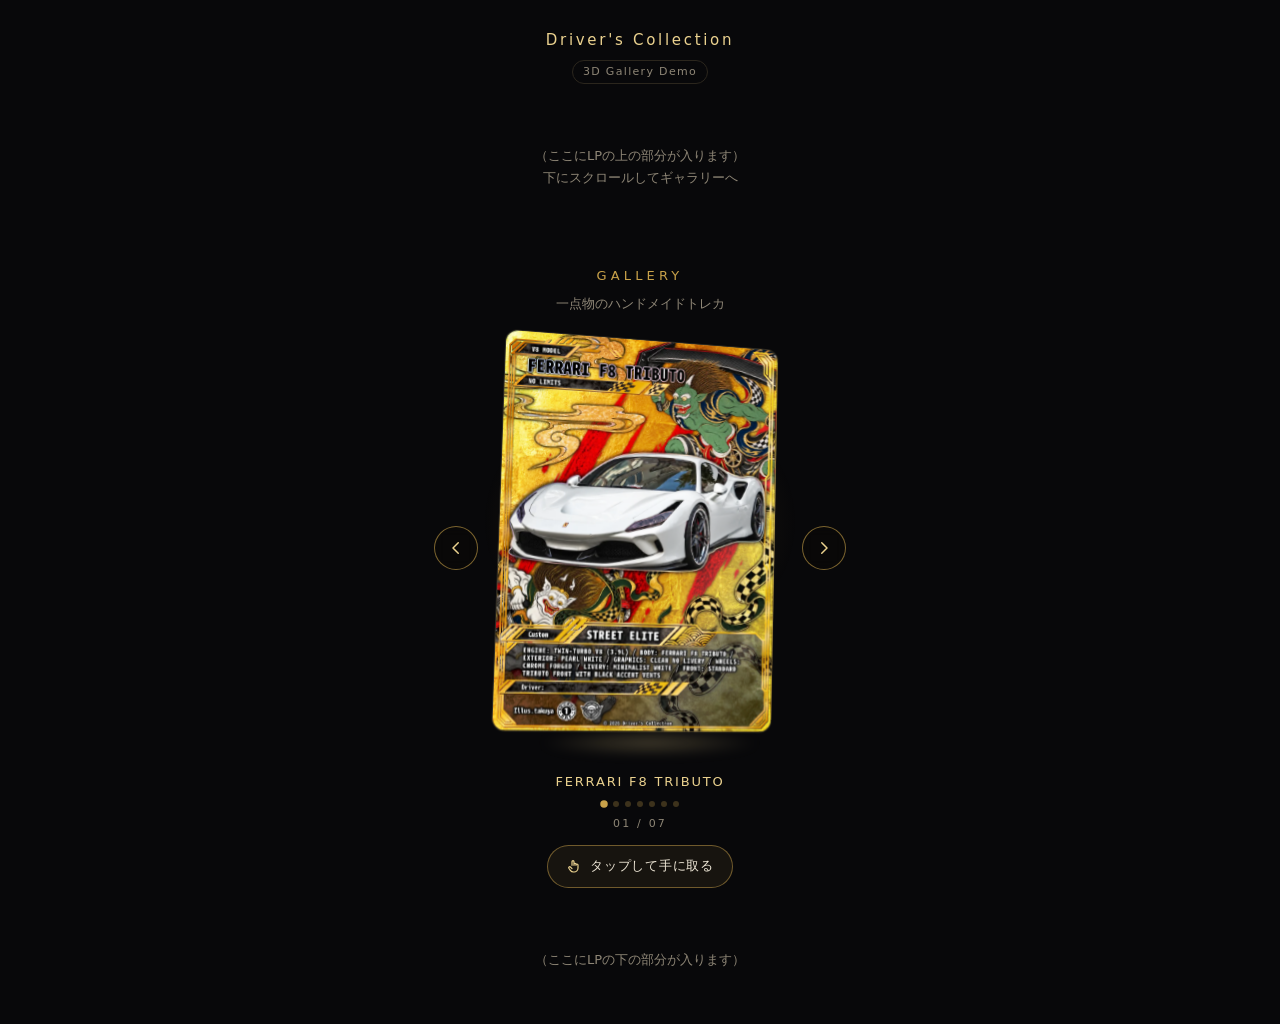
==== index.html @ adcba45e "Add 3D showcase (dc3d.js), demo page, and six cards with temporary foil masks Co-Authored-By: Claude" ====
<!doctype html>
<html lang="ja">
<head>
<meta charset="utf-8">
<meta name="viewport" content="width=device-width, initial-scale=1, viewport-fit=cover">
<meta name="robots" content="noindex">
<title>3D Gallery Demo</title>
<style>
  :root { color-scheme: dark; --ink: #08080a; --gold: #c9a24a; --gold-hi: #ebd28f; --text: #ede6d6; --muted: #8e8676; }
  * { box-sizing: border-box; }
  html, body { margin: 0; background: var(--ink); color: var(--text); }
  body { font-family: "Hiragino Sans", "Noto Sans JP", system-ui, sans-serif; line-height: 1.7; }
  .wrap { max-width: 560px; margin: 0 auto; padding: 0 16px; }
  .top { padding: 28px 0 8px; text-align: center; }
  .brand { margin: 0; font-size: 15px; letter-spacing: .18em; color: var(--gold-hi); }
  .tag { display: inline-block; margin-top: 6px; font-size: 11px; letter-spacing: .12em; color: var(--muted); border: 1px solid #2b261d; border-radius: 999px; padding: 2px 10px; }
  .filler { color: var(--muted); font-size: 13px; text-align: center; padding: 40px 0; }
  h2 { margin: 36px 0 6px; text-align: center; font-size: 13px; letter-spacing: .32em; color: var(--gold); font-weight: 500; }
  .lead { margin: 0 0 8px; text-align: center; font-size: 13px; color: var(--muted); }
</style>
</head>
<body>
  <div class="wrap">
    <header class="top">
      <p class="brand">Driver's Collection</p>
      <span class="tag">3D Gallery Demo</span>
    </header>
    <p class="filler">（ここにLPの上の部分が入ります）<br>下にスクロールしてギャラリーへ</p>

    <h2>GALLERY</h2>
    <p class="lead">一点物のハンドメイドトレカ</p>
    <div data-dc3d data-order-url="#"></div>

    <p class="filler">（ここにLPの下の部分が入ります）</p>
  </div>
  <script src="dc3d.js" defer></script>
</body>
</html>
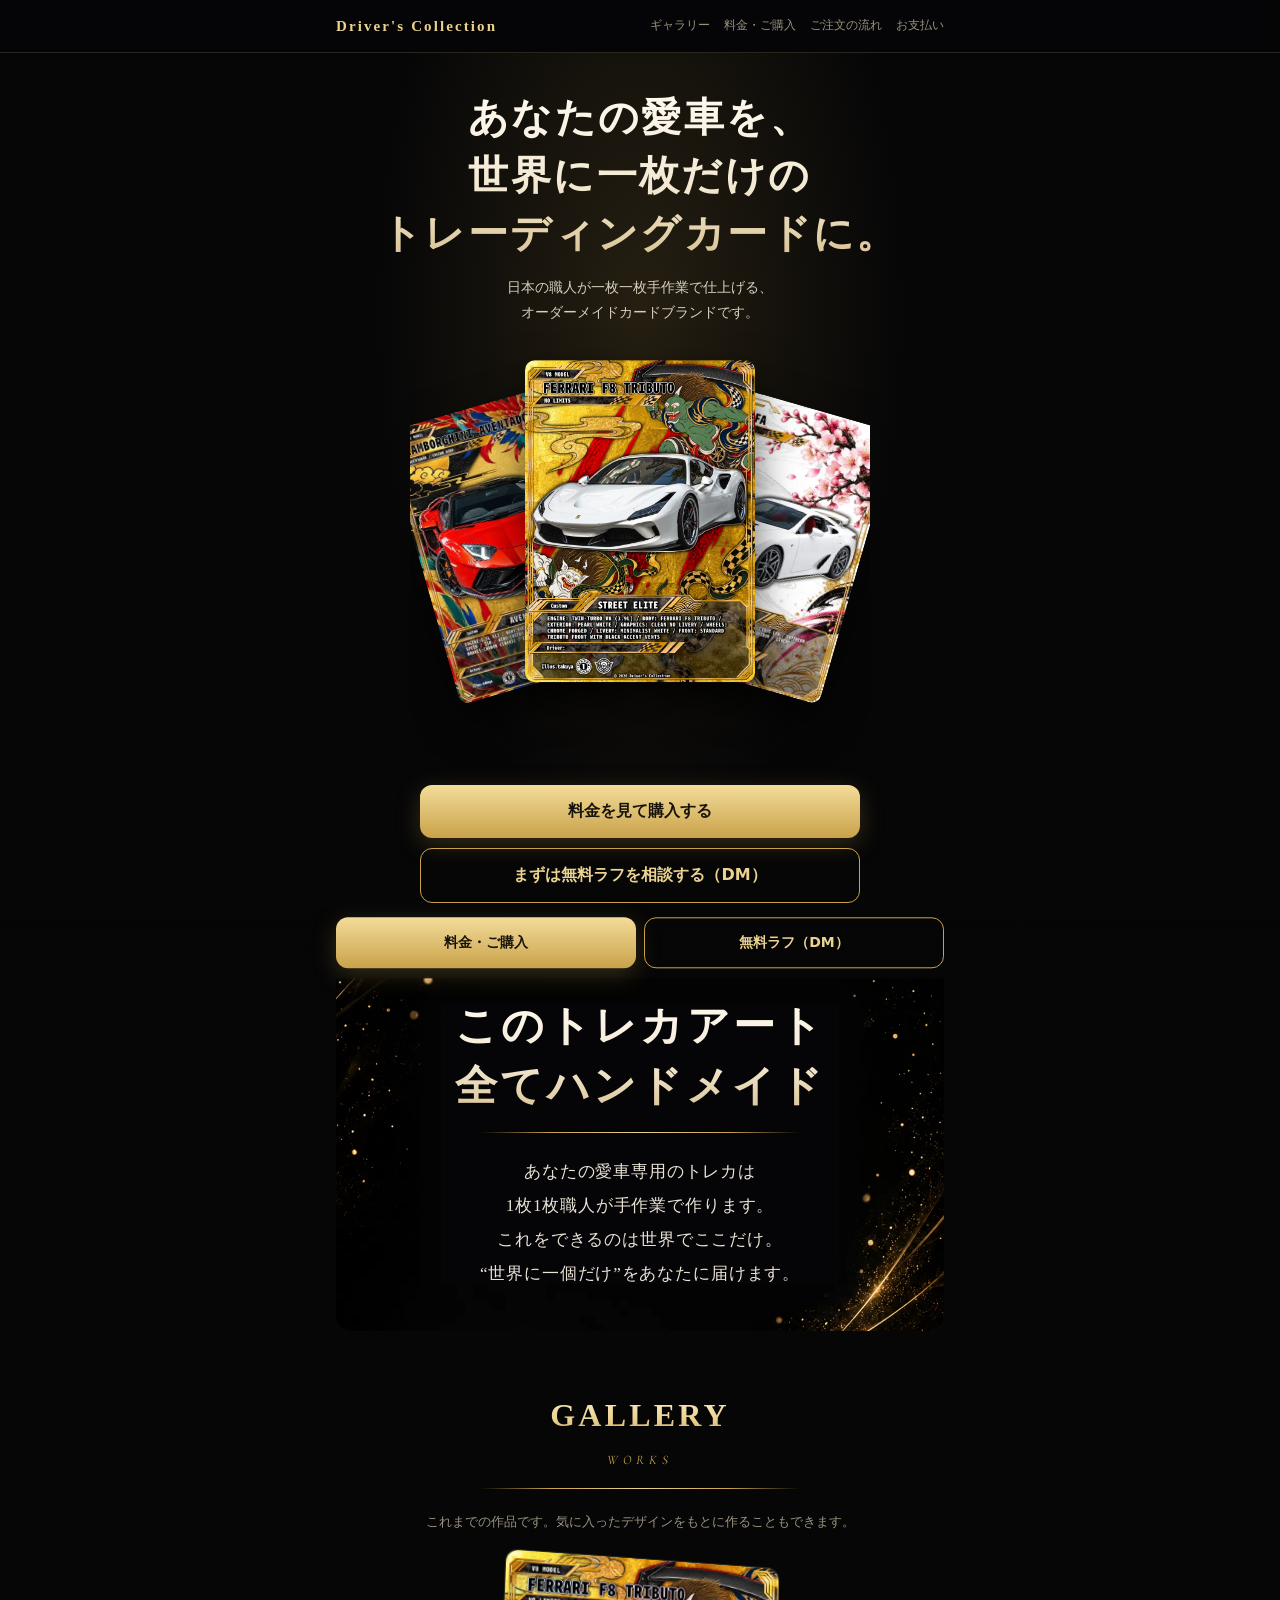
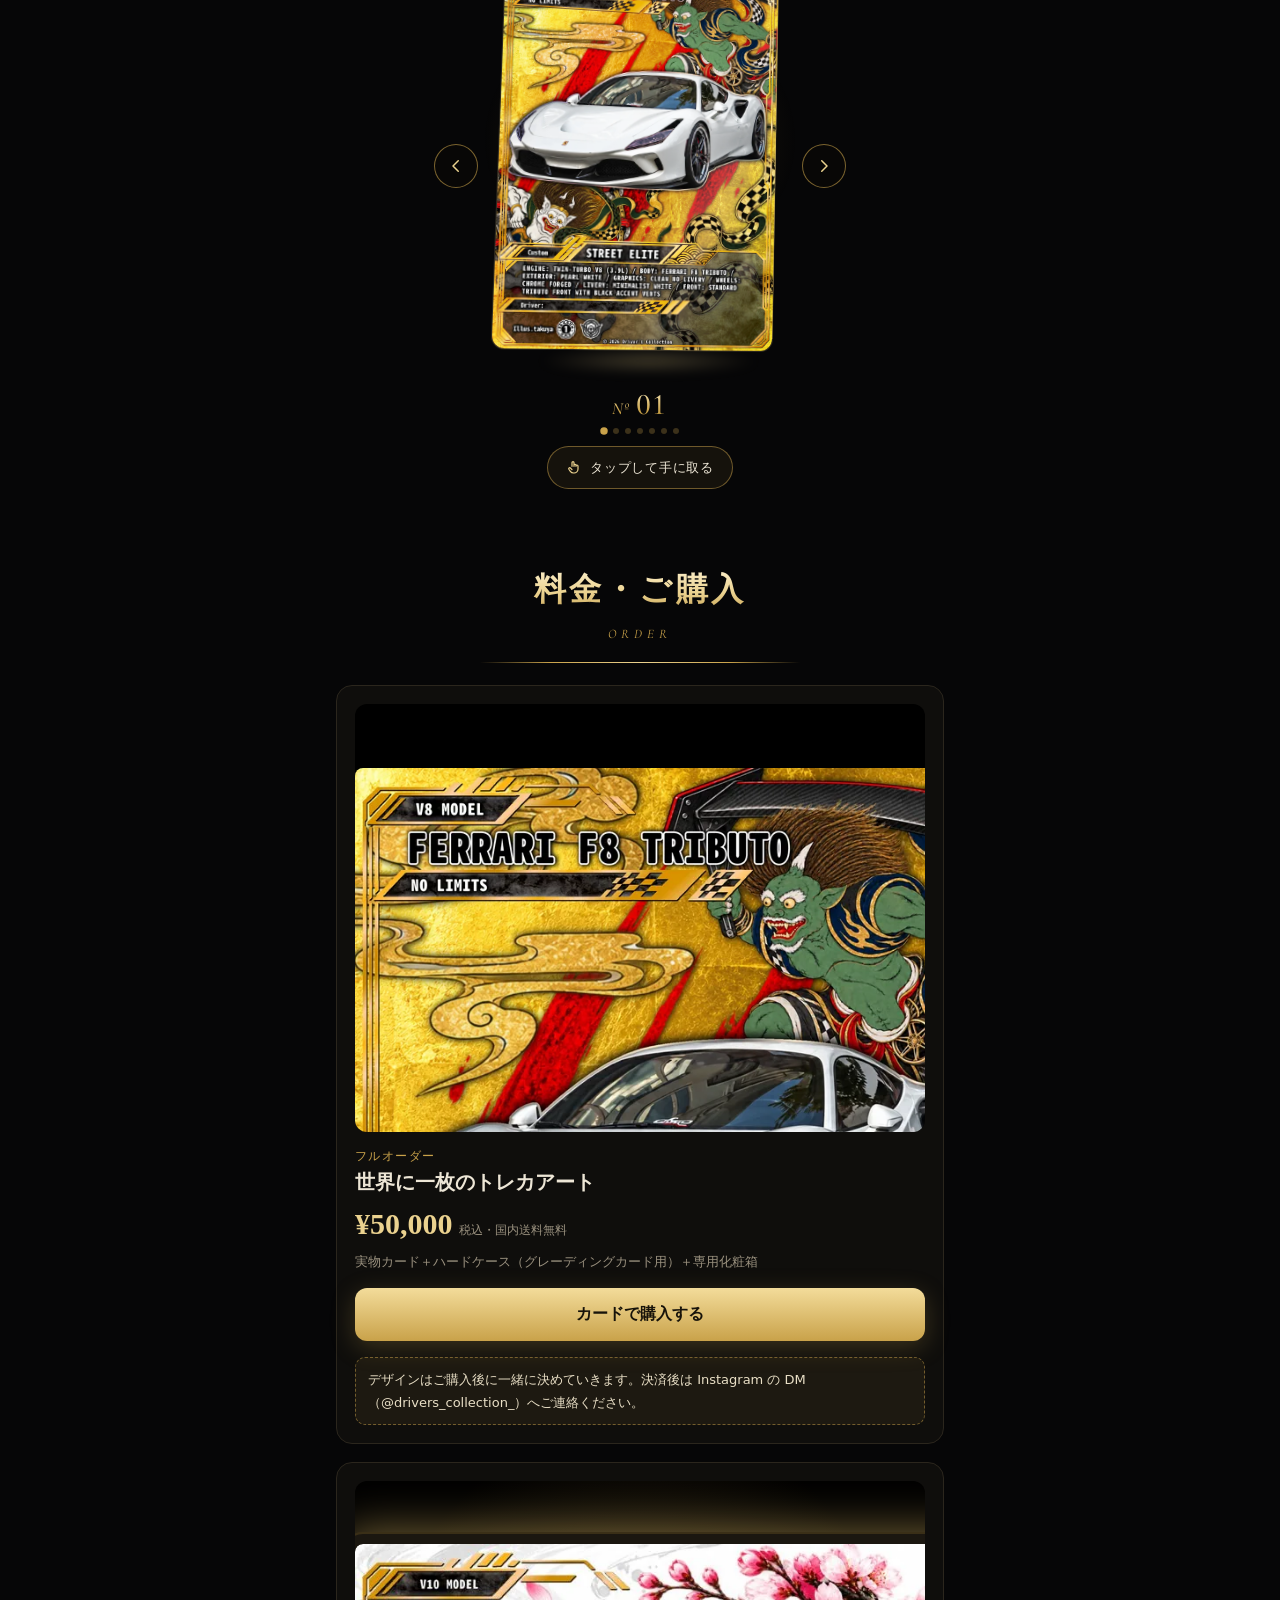
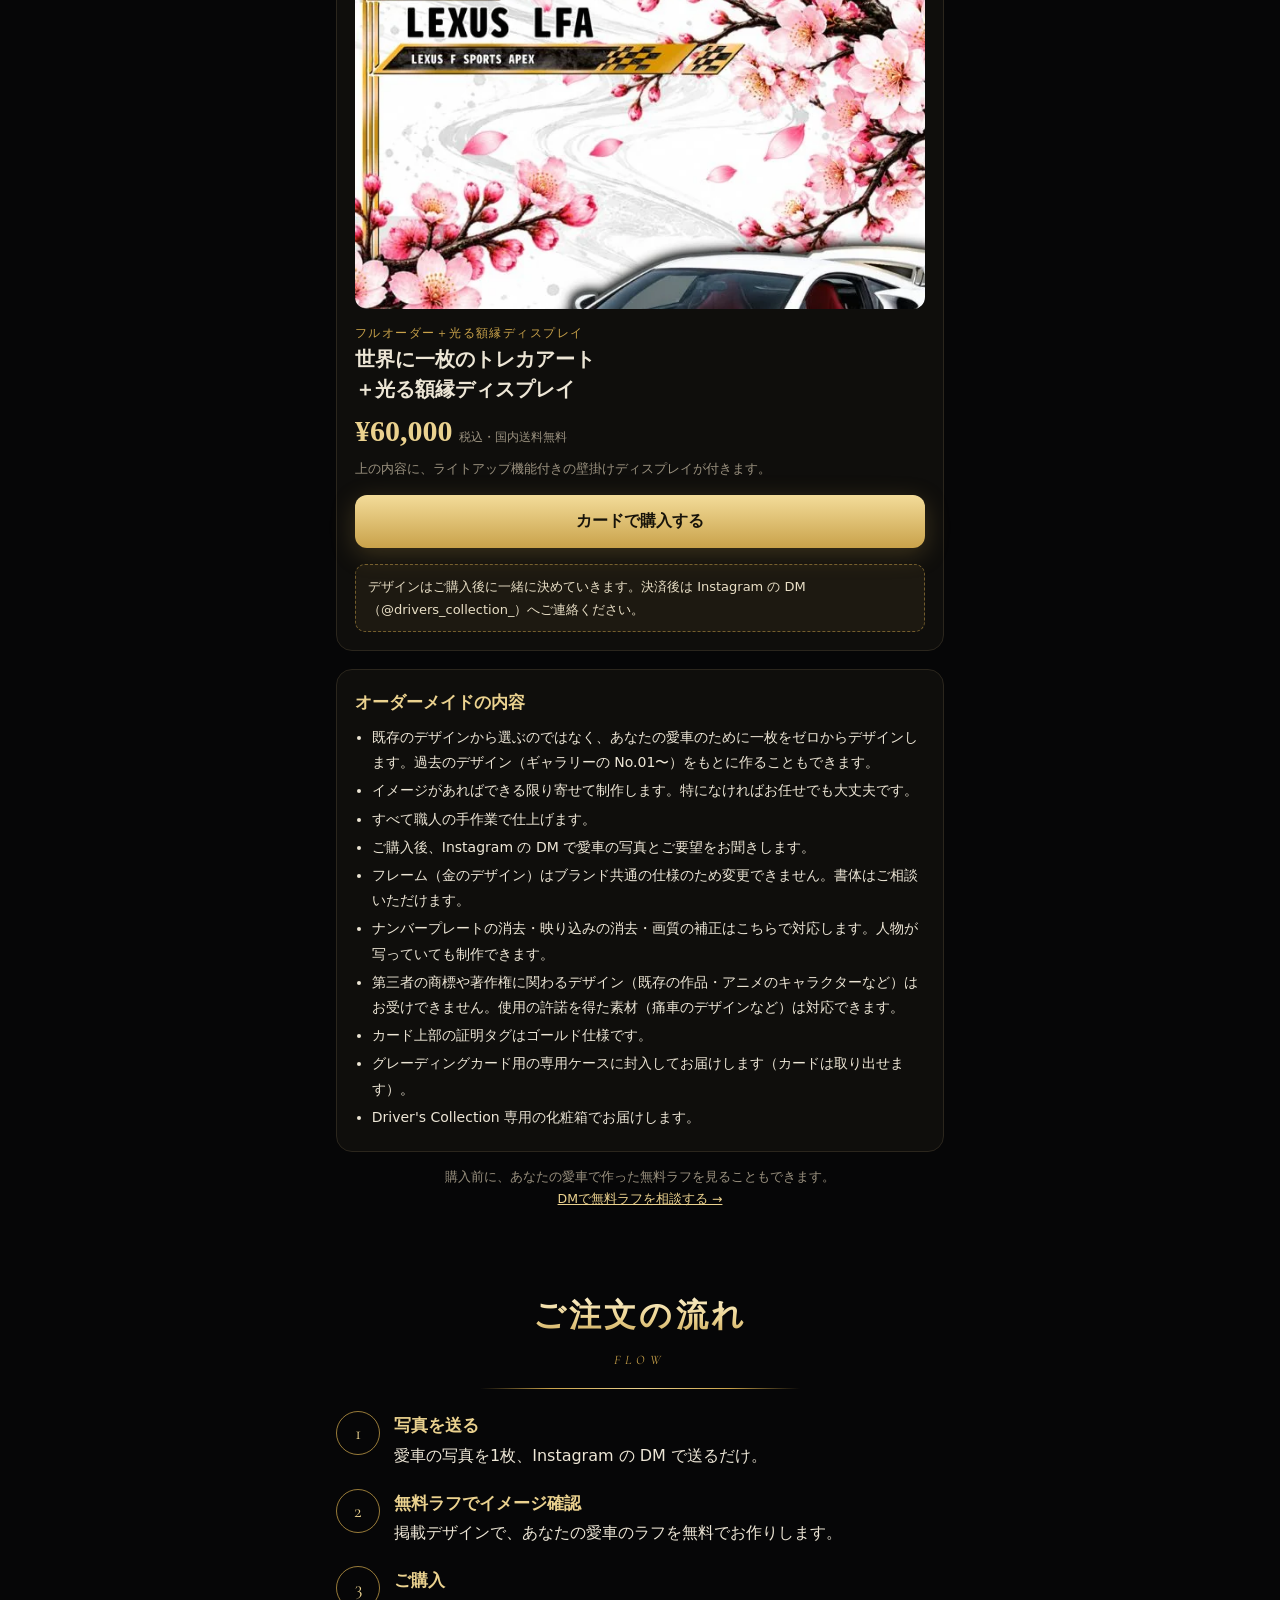
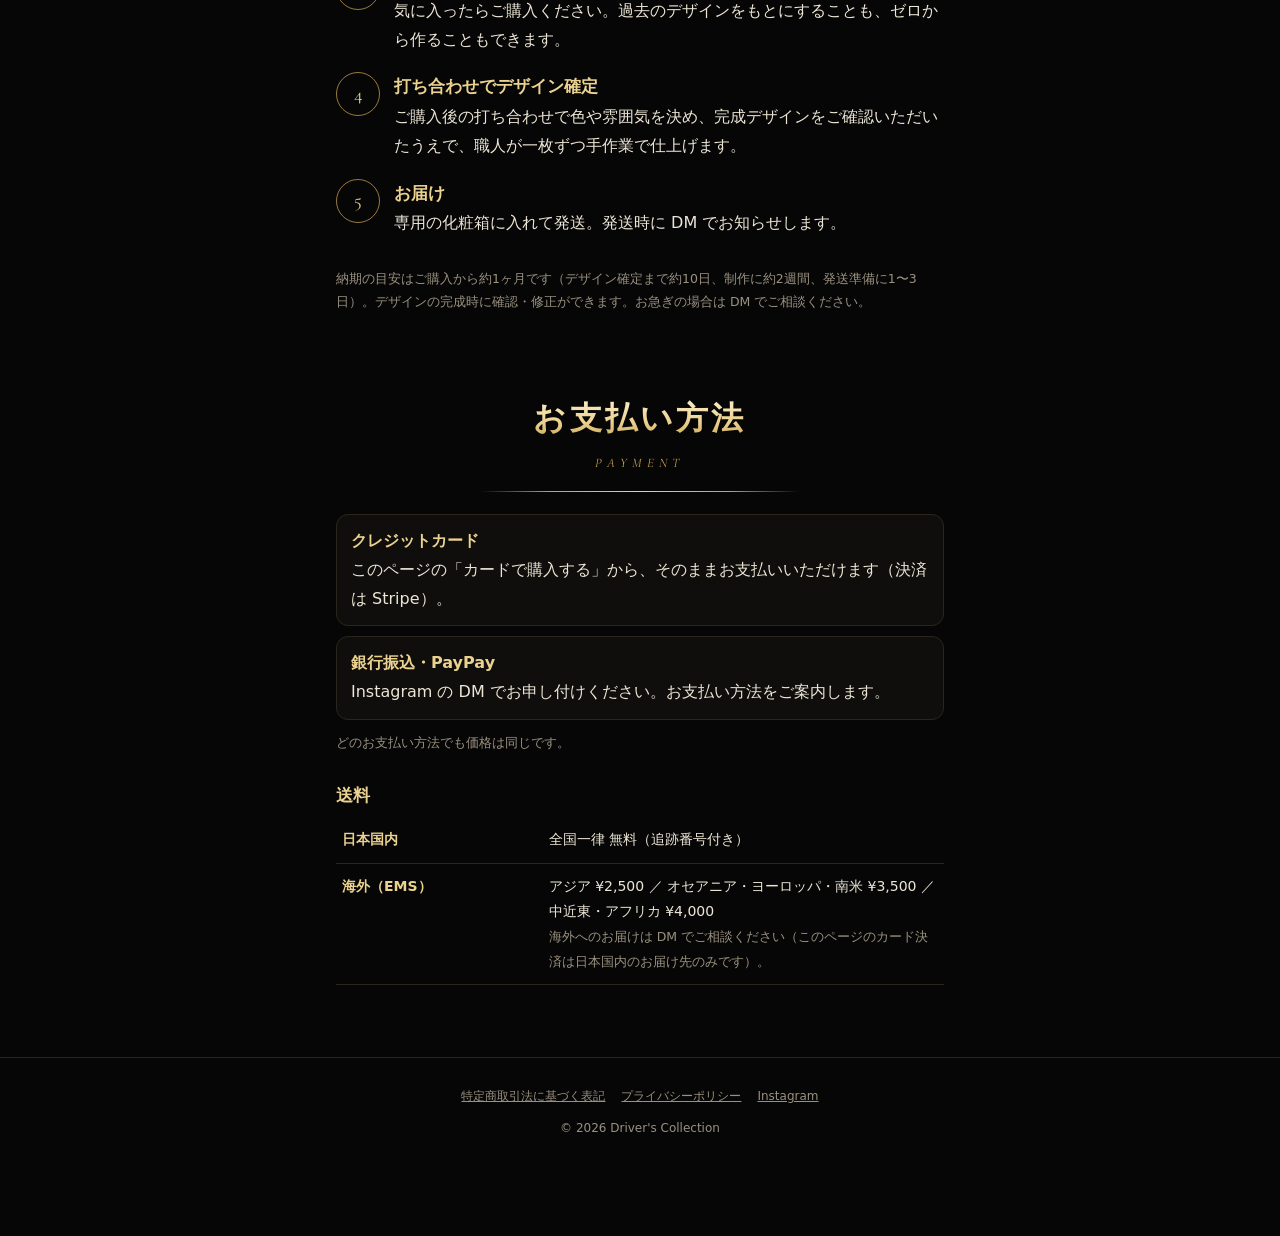
==== commit dc5c5e3b: "販売サイト：BASEの内容を移植し、Stripe決済の購入ボタンを付ける #3 Co-Authored-By: Claude Opus 5.5 <noreply@anthropic.com> Clau" ====
--- a/index.html
+++ b/index.html
@@ -3,36 +3,203 @@
 <head>
 <meta charset="utf-8">
 <meta name="viewport" content="width=device-width, initial-scale=1, viewport-fit=cover">
-<meta name="robots" content="noindex">
-<title>3D Gallery Demo</title>
+<title>Driver's Collection｜愛車を世界に一枚のトレカアートに</title>
+<meta name="description" content="あなたの愛車を、世界に一枚だけのトレーディングカードに。日本の職人が一枚一枚手作業で仕上げる、オーダーメイドカードブランドです。">
+<meta property="og:title" content="Driver's Collection｜愛車を世界に一枚のトレカアートに">
+<meta property="og:description" content="日本の職人が一枚一枚手作業で仕上げる、オーダーメイドのトレカアート。">
+<meta property="og:type" content="website">
+<meta property="og:image" content="https://coretagishi-lab.github.io/dc-cards/cards/f8-tributo/mid.webp">
+<meta name="theme-color" content="#060607">
+<link rel="stylesheet" href="shop.css">
 <style>
-  :root { color-scheme: dark; --ink: #08080a; --gold: #c9a24a; --gold-hi: #ebd28f; --text: #ede6d6; --muted: #8e8676; }
-  * { box-sizing: border-box; }
-  html, body { margin: 0; background: var(--ink); color: var(--text); }
-  body { font-family: "Hiragino Sans", "Noto Sans JP", system-ui, sans-serif; line-height: 1.7; }
-  .wrap { max-width: 560px; margin: 0 auto; padding: 0 16px; }
-  .top { padding: 28px 0 8px; text-align: center; }
-  .brand { margin: 0; font-size: 15px; letter-spacing: .18em; color: var(--gold-hi); }
-  .tag { display: inline-block; margin-top: 6px; font-size: 11px; letter-spacing: .12em; color: var(--muted); border: 1px solid #2b261d; border-radius: 999px; padding: 2px 10px; }
-  .filler { color: var(--muted); font-size: 13px; text-align: center; padding: 40px 0; }
-  h2 { margin: 36px 0 6px; text-align: center; font-size: 13px; letter-spacing: .32em; color: var(--gold); font-weight: 500; }
-  .lead { margin: 0 0 8px; text-align: center; font-size: 13px; color: var(--muted); }
+  .hero{position:relative;padding:36px 0 8px;text-align:center;background:radial-gradient(ellipse at 50% 30%,rgba(201,162,74,.16),transparent 62%)}
+  .hero h1{margin:0;font-size:clamp(23px,6.5vw,40px);line-height:1.45;letter-spacing:.06em;background:linear-gradient(180deg,#fffaf0,#f3e9d3 55%,#d8c190);-webkit-background-clip:text;background-clip:text;-webkit-text-fill-color:transparent;color:#f3e9d3}
+  .hero p{margin:12px 0 0;color:#d8cfbd;font-size:14px}
+  .fan{position:relative;overflow-x:clip;height:min(92vw,430px);margin:22px auto 6px;max-width:460px}
+  .fan img{position:absolute;top:6%;left:50%;width:44%;height:auto;aspect-ratio:760/1062;border-radius:10px;box-shadow:0 18px 40px rgba(0,0,0,.6);transform-origin:50% 120%}
+  .fan img:nth-child(1){transform:translateX(-50%) rotate(-16deg) translateX(-34%)}
+  .fan img:nth-child(3){transform:translateX(-50%) rotate(16deg) translateX(34%)}
+  .fan img:nth-child(2){transform:translateX(-50%) translateY(-4%);z-index:2;width:50%}
+  .cta2{display:grid;gap:10px;max-width:440px;margin:8px auto 0}
+  .concept{padding:46px 16px 40px;margin-top:40px;text-align:center;background:#040405 url("lp/concept-bg.webp") center/cover no-repeat;border-radius:16px}
+  .concept h2{margin:0;font-size:clamp(28px,8vw,42px);line-height:1.42;letter-spacing:.08em;background:linear-gradient(180deg,#fffaf0,#f3e9d3 55%,#d8c190);-webkit-background-clip:text;background-clip:text;-webkit-text-fill-color:transparent;color:#f3e9d3}
+  .concept p{margin:0;font-family:var(--serif);font-size:clamp(14px,3.8vw,17px);line-height:2;letter-spacing:.05em;color:#e9e3d6}
+  .gal-note{text-align:center;margin:0 0 8px}
+  .item{display:grid;gap:14px;margin-bottom:18px}
+  .item .pic{position:relative;border-radius:12px;overflow:hidden;background:#000;aspect-ratio:4/3;display:grid;place-items:center}
+  .item .pic img{height:88%;width:auto;max-width:none;border-radius:8px;box-shadow:0 12px 30px rgba(0,0,0,.6)}
+  .item .pic.frame{background:radial-gradient(circle at 50% 45%,#2a2212,#000 70%)}
+  .item .pic.frame img{outline:10px solid #1b1710;box-shadow:0 0 0 12px #3a2f17,0 0 46px 14px rgba(255,214,120,.45)}
+  .item h3{margin:0;font-size:20px;line-height:1.5}
+  .item .kind{font-size:12px;color:var(--gold);letter-spacing:.12em}
+  .price{font-family:var(--serif);font-size:30px;font-weight:700;color:var(--gold-hi)}
+  .price small{font-family:var(--sans);font-size:12px;color:var(--muted);font-weight:400;margin-left:6px}
+  .after{margin:2px 0 0;padding:10px 12px;border-radius:10px;background:rgba(201,162,74,.08);border:1px dashed rgba(201,162,74,.5);font-size:13px;color:#e9dfc6}
+  ul.spec{margin:6px 0 0;padding-left:1.2em;font-size:14px}
+  ul.spec li{margin:3px 0}
+  .flow{list-style:none;margin:0;padding:0}
+  .flow li{display:grid;grid-template-columns:44px 1fr;gap:14px;padding:0 0 18px}
+  .flow b{display:block;font-family:var(--serif);font-size:17px;color:var(--gold-hi)}
+  .flow .no{display:grid;place-items:center;width:44px;height:44px;border-radius:50%;border:1px solid rgba(201,162,74,.75);font-family:"Cormorant Garamond","Times New Roman",serif;font-size:19px;color:var(--gold-hi)}
+  .pay{display:grid;gap:10px}
+  .pay div{padding:12px 14px;border:1px solid var(--line);border-radius:12px;background:var(--panel)}
+  .pay b{color:var(--gold-hi)}
+  .dock{position:fixed;left:0;right:0;bottom:0;z-index:30;padding:10px 16px calc(10px + env(safe-area-inset-bottom));background:linear-gradient(180deg,transparent,rgba(6,6,7,.95) 30%);display:flex;gap:8px;justify-content:center;transform:translateY(110%);transition:transform .3s}
+  .dock.on{transform:none}
+  .dock .btn{max-width:300px;min-height:48px;font-size:14px}
 </style>
 </head>
 <body>
-  <div class="wrap">
-    <header class="top">
-      <p class="brand">Driver's Collection</p>
-      <span class="tag">3D Gallery Demo</span>
-    </header>
-    <p class="filler">（ここにLPの上の部分が入ります）<br>下にスクロールしてギャラリーへ</p>
-
-    <h2>GALLERY</h2>
-    <p class="lead">一点物のハンドメイドトレカ</p>
-    <div data-dc3d data-order-url="#"></div>
-
-    <p class="filler">（ここにLPの下の部分が入ります）</p>
-  </div>
-  <script src="dc3d.js" defer></script>
+<header class="bar"><div class="wrap">
+  <a class="logo" href="./">Driver's Collection</a>
+  <nav><a href="#gallery">ギャラリー</a><a href="#buy">料金・ご購入</a><a href="#flow">ご注文の流れ</a><a href="#pay">お支払い</a></nav>
+</div></header>
+
+<main class="wrap">
+  <section class="hero">
+    <h1>あなたの愛車を、<br>世界に一枚だけの<br>トレーディングカードに。</h1>
+    <p>日本の職人が一枚一枚手作業で仕上げる、<br>オーダーメイドカードブランドです。</p>
+    <div class="fan" aria-hidden="true">
+      <img src="cards/aventador/mid.webp" alt="" width="420" height="587">
+      <img src="cards/f8-tributo/front.webp" alt="" width="760" height="1062" fetchpriority="high">
+      <img src="cards/lexus-lfa/mid.webp" alt="" width="420" height="587">
+    </div>
+    <div class="cta2">
+      <a class="btn gold" href="#buy">料金を見て購入する</a>
+      <a class="btn line" data-dm="hero" href="https://ig.me/m/drivers_collection_">まずは無料ラフを相談する（DM）</a>
+    </div>
+  </section>
+
+  <section class="concept">
+    <h2>このトレカアート<br>全てハンドメイド</h2>
+    <div class="rule"></div>
+    <p>あなたの愛車専用のトレカは<br>1枚1枚職人が手作業で作ります。<br>これをできるのは世界でここだけ。<br>“世界に一個だけ”をあなたに届けます。</p>
+  </section>
+
+  <section class="sec" id="gallery">
+    <h2>GALLERY</h2><span class="en">WORKS</span>
+    <div class="rule"></div>
+    <p class="gal-note small">これまでの作品です。気に入ったデザインをもとに作ることもできます。</p>
+    <div data-dc3d data-order-url="#buy"></div>
+  </section>
+
+  <section class="sec" id="buy">
+    <h2>料金・ご購入</h2><span class="en">ORDER</span>
+    <div class="rule"></div>
+
+    <div class="panel item">
+      <div class="pic"><img src="cards/f8-tributo/front.webp" alt="世界に一枚のトレカアートの作例" width="760" height="1062" loading="lazy"></div>
+      <div>
+        <div class="kind">フルオーダー</div>
+        <h3>世界に一枚のトレカアート</h3>
+        <div class="price">¥50,000<small>税込・国内送料無料</small></div>
+        <div class="small">実物カード＋ハードケース（グレーディングカード用）＋専用化粧箱</div>
+      </div>
+      <a class="btn gold" data-buy="full" href="https://buy.stripe.com/5kQ28s4BH2II9pb1br1VK00">カードで購入する</a>
+      <p class="after">デザインはご購入後に一緒に決めていきます。決済後は Instagram の DM（@drivers_collection_）へご連絡ください。</p>
+    </div>
+
+    <div class="panel item">
+      <div class="pic frame"><img src="cards/lexus-lfa/front.webp" alt="光る額縁ディスプレイに入れたイメージ" width="744" height="1039" loading="lazy"></div>
+      <div>
+        <div class="kind">フルオーダー＋光る額縁ディスプレイ</div>
+        <h3>世界に一枚のトレカアート<br>＋光る額縁ディスプレイ</h3>
+        <div class="price">¥60,000<small>税込・国内送料無料</small></div>
+        <div class="small">上の内容に、ライトアップ機能付きの壁掛けディスプレイが付きます。</div>
+      </div>
+      <a class="btn gold" data-buy="frame" href="https://buy.stripe.com/4gMbJ2b05bfe58VbQ51VK01">カードで購入する</a>
+      <p class="after">デザインはご購入後に一緒に決めていきます。決済後は Instagram の DM（@drivers_collection_）へご連絡ください。</p>
+    </div>
+
+    <div class="panel">
+      <h3 style="margin:0 0 4px;font-size:17px;color:var(--gold-hi)">オーダーメイドの内容</h3>
+      <ul class="spec">
+        <li>既存のデザインから選ぶのではなく、あなたの愛車のために一枚をゼロからデザインします。過去のデザイン（ギャラリーの No.01〜）をもとに作ることもできます。</li>
+        <li>イメージがあればできる限り寄せて制作します。特になければお任せでも大丈夫です。</li>
+        <li>すべて職人の手作業で仕上げます。</li>
+        <li>ご購入後、Instagram の DM で愛車の写真とご要望をお聞きします。</li>
+        <li>フレーム（金のデザイン）はブランド共通の仕様のため変更できません。書体はご相談いただけます。</li>
+        <li>ナンバープレートの消去・映り込みの消去・画質の補正はこちらで対応します。人物が写っていても制作できます。</li>
+        <li>第三者の商標や著作権に関わるデザイン（既存の作品・アニメのキャラクターなど）はお受けできません。使用の許諾を得た素材（痛車のデザインなど）は対応できます。</li>
+        <li>カード上部の証明タグはゴールド仕様です。</li>
+        <li>グレーディングカード用の専用ケースに封入してお届けします（カードは取り出せます）。</li>
+        <li>Driver's Collection 専用の化粧箱でお届けします。</li>
+      </ul>
+    </div>
+    <p class="small" style="text-align:center;margin-top:14px">購入前に、あなたの愛車で作った無料ラフを見ることもできます。<br><a data-dm="buy" href="https://ig.me/m/drivers_collection_">DMで無料ラフを相談する →</a></p>
+  </section>
+
+  <section class="sec" id="flow">
+    <h2>ご注文の流れ</h2><span class="en">FLOW</span>
+    <div class="rule"></div>
+    <ol class="flow">
+      <li><span class="no">1</span><div><b>写真を送る</b>愛車の写真を1枚、Instagram の DM で送るだけ。</div></li>
+      <li><span class="no">2</span><div><b>無料ラフでイメージ確認</b>掲載デザインで、あなたの愛車のラフを無料でお作りします。</div></li>
+      <li><span class="no">3</span><div><b>ご購入</b>気に入ったらご購入ください。過去のデザインをもとにすることも、ゼロから作ることもできます。</div></li>
+      <li><span class="no">4</span><div><b>打ち合わせでデザイン確定</b>ご購入後の打ち合わせで色や雰囲気を決め、完成デザインをご確認いただいたうえで、職人が一枚ずつ手作業で仕上げます。</div></li>
+      <li><span class="no">5</span><div><b>お届け</b>専用の化粧箱に入れて発送。発送時に DM でお知らせします。</div></li>
+    </ol>
+    <p class="small">納期の目安はご購入から約1ヶ月です（デザイン確定まで約10日、制作に約2週間、発送準備に1〜3日）。デザインの完成時に確認・修正ができます。お急ぎの場合は DM でご相談ください。</p>
+  </section>
+
+  <section class="sec" id="pay">
+    <h2>お支払い方法</h2><span class="en">PAYMENT</span>
+    <div class="rule"></div>
+    <div class="pay">
+      <div><b>クレジットカード</b><br>このページの「カードで購入する」から、そのままお支払いいただけます（決済は Stripe）。</div>
+      <div><b>銀行振込・PayPay</b><br>Instagram の DM でお申し付けください。お支払い方法をご案内します。</div>
+    </div>
+    <p class="small">どのお支払い方法でも価格は同じです。</p>
+    <h3 style="font-size:17px;color:var(--gold-hi);margin:26px 0 6px">送料</h3>
+    <table class="t">
+      <tr><th>日本国内</th><td>全国一律 無料（追跡番号付き）</td></tr>
+      <tr><th>海外（EMS）</th><td>アジア ¥2,500 ／ オセアニア・ヨーロッパ・南米 ¥3,500 ／ 中近東・アフリカ ¥4,000<br><span class="small">海外へのお届けは DM でご相談ください（このページのカード決済は日本国内のお届け先のみです）。</span></td></tr>
+    </table>
+  </section>
+</main>
+
+<footer>
+  <div><a href="law.html">特定商取引法に基づく表記</a><a href="privacy.html">プライバシーポリシー</a><a href="https://www.instagram.com/drivers_collection_/">Instagram</a></div>
+  <div style="margin-top:10px">© 2026 Driver's Collection</div>
+</footer>
+
+<div class="dock" id="dock"><a class="btn gold" href="#buy">料金・ご購入</a><a class="btn line" data-dm="dock" href="https://ig.me/m/drivers_collection_">無料ラフ（DM）</a></div>
+
+<script src="shop-config.js"></script>
+<script>
+(function () {
+  var C = window.DC_SHOP || {};
+  // 決済リンクと DM のリンクは shop-config.js から入れる
+  document.querySelectorAll('[data-buy]').forEach(function (a) { var u = C.stripe && C.stripe[a.dataset.buy]; if (u) a.href = u; });
+  document.querySelectorAll('[data-dm]').forEach(function (a) { if (C.igDm) a.href = C.igDm; });
+  // ギャラリーはこのページでは日本語で表示する（言語を選んだことがある人はその言語のまま）
+  try { if (!localStorage.getItem('dc_lang')) localStorage.setItem('dc_lang', 'ja'); } catch (_) {}
+  // BASE 用の言語切り替え（site.js）はこのページでは使わない
+  window.__dcSite = true;
+  // ギャラリーの「無料ラフ」ボタン：文面をコピーして Instagram の DM を開く
+  window.DCRough = {
+    url: function () { return C.igDm; },
+    open: function (msg) {
+      try { navigator.clipboard && navigator.clipboard.writeText(msg); } catch (_) {}
+      location.href = C.igDm; return true;
+    }
+  };
+  // ギャラリーの「このデザインでオーダーする」は、ページ内の料金・ご購入へ
+  document.addEventListener('click', function (e) {
+    var a = e.target.closest && e.target.closest('[data-dc3d] a[href*="design="]');
+    if (!a) return;
+    e.preventDefault();
+    document.getElementById('buy').scrollIntoView({ behavior: 'smooth' });
+  }, true);
+  // 下の固定ボタン：最初の画面を過ぎたら出す
+  var dock = document.getElementById('dock'), buy = document.getElementById('buy');
+  function onScroll() {
+    var y = window.scrollY, b = buy.getBoundingClientRect();
+    dock.classList.toggle('on', y > 500 && !(b.top < innerHeight && b.bottom > 0));
+  }
+  addEventListener('scroll', onScroll, { passive: true }); onScroll();
+})();
+</script>
+<script src="dc3d.js" defer></script>
 </body>
 </html>
--- a/shop.css
+++ b/shop.css
@@ -0,0 +1,33 @@
+/* Driver's Collection 販売サイト共通 */
+:root{color-scheme:dark;--ink:#060607;--panel:#0f0e0c;--line:#2b261d;--gold:#c9a24a;--gold-hi:#ebd28f;--text:#ede6d6;--muted:#9a917f;
+ --serif:"Shippori Mincho","Hiragino Mincho ProN","Yu Mincho","YuMincho",serif;--sans:"Hiragino Sans","Hiragino Kaku Gothic ProN","Noto Sans JP",system-ui,sans-serif}
+*{box-sizing:border-box}
+html{scroll-behavior:smooth;scroll-padding-top:64px}
+html,body{margin:0;background:var(--ink);color:var(--text)}
+body{font-family:var(--sans);line-height:1.8;-webkit-text-size-adjust:100%}
+img{max-width:100%;display:block}
+a{color:var(--gold-hi)}
+.wrap{max-width:640px;margin:0 auto;padding:0 16px}
+.bar{position:sticky;top:0;z-index:20;background:rgba(6,6,7,.86);backdrop-filter:blur(10px);-webkit-backdrop-filter:blur(10px);border-bottom:1px solid var(--line)}
+.bar .wrap{display:flex;align-items:center;justify-content:space-between;height:52px;gap:12px}
+.logo{font-family:var(--serif);font-weight:700;letter-spacing:.14em;color:var(--gold-hi);text-decoration:none;font-size:15px;white-space:nowrap}
+.bar nav{display:flex;gap:14px;overflow-x:auto;scrollbar-width:none}
+.bar nav::-webkit-scrollbar{display:none}
+.bar nav a{color:var(--muted);text-decoration:none;font-size:12px;white-space:nowrap}
+h1,h2,h3{font-family:var(--serif);font-weight:700}
+.sec{padding:56px 0 8px}
+.sec>h2{margin:0;text-align:center;font-size:clamp(24px,6.4vw,32px);letter-spacing:.1em;background:linear-gradient(180deg,#fff6dc,#ebd28f 55%,#b8923f);-webkit-background-clip:text;background-clip:text;-webkit-text-fill-color:transparent;color:var(--gold-hi)}
+.en{display:block;margin:4px 0 0;text-align:center;font-family:"Cormorant Garamond","Times New Roman",serif;font-style:italic;font-size:13px;letter-spacing:.4em;color:var(--gold)}
+.rule{width:min(70%,320px);height:1px;margin:16px auto 22px;background:linear-gradient(90deg,transparent,var(--gold) 22%,var(--gold-hi) 50%,var(--gold) 78%,transparent)}
+.btn{display:flex;align-items:center;justify-content:center;gap:8px;width:100%;min-height:52px;padding:12px 18px;border-radius:12px;font-weight:700;font-size:16px;text-decoration:none;border:0;cursor:pointer;font-family:var(--sans)}
+.btn.gold{background:linear-gradient(180deg,#f3dc9a,#c9a24a);color:#17130a;box-shadow:0 6px 24px rgba(201,162,74,.25)}
+.btn.line{background:transparent;color:var(--gold-hi);border:1px solid var(--gold)}
+.small{font-size:12.5px;color:var(--muted)}
+.panel{background:var(--panel);border:1px solid var(--line);border-radius:16px;padding:18px}
+table.t{width:100%;border-collapse:collapse;font-size:14px}
+table.t th,table.t td{border-bottom:1px solid var(--line);padding:10px 6px;text-align:left;vertical-align:top}
+table.t th{width:34%;color:var(--gold-hi);font-weight:600}
+footer{margin-top:64px;padding:28px 0 96px;border-top:1px solid var(--line);text-align:center;font-size:12px;color:var(--muted)}
+footer a{color:var(--muted);margin:0 8px}
+.doc h1{font-size:22px;margin:28px 0 8px;color:var(--gold-hi)}
+.doc .back{display:inline-block;margin-top:20px;font-size:13px}
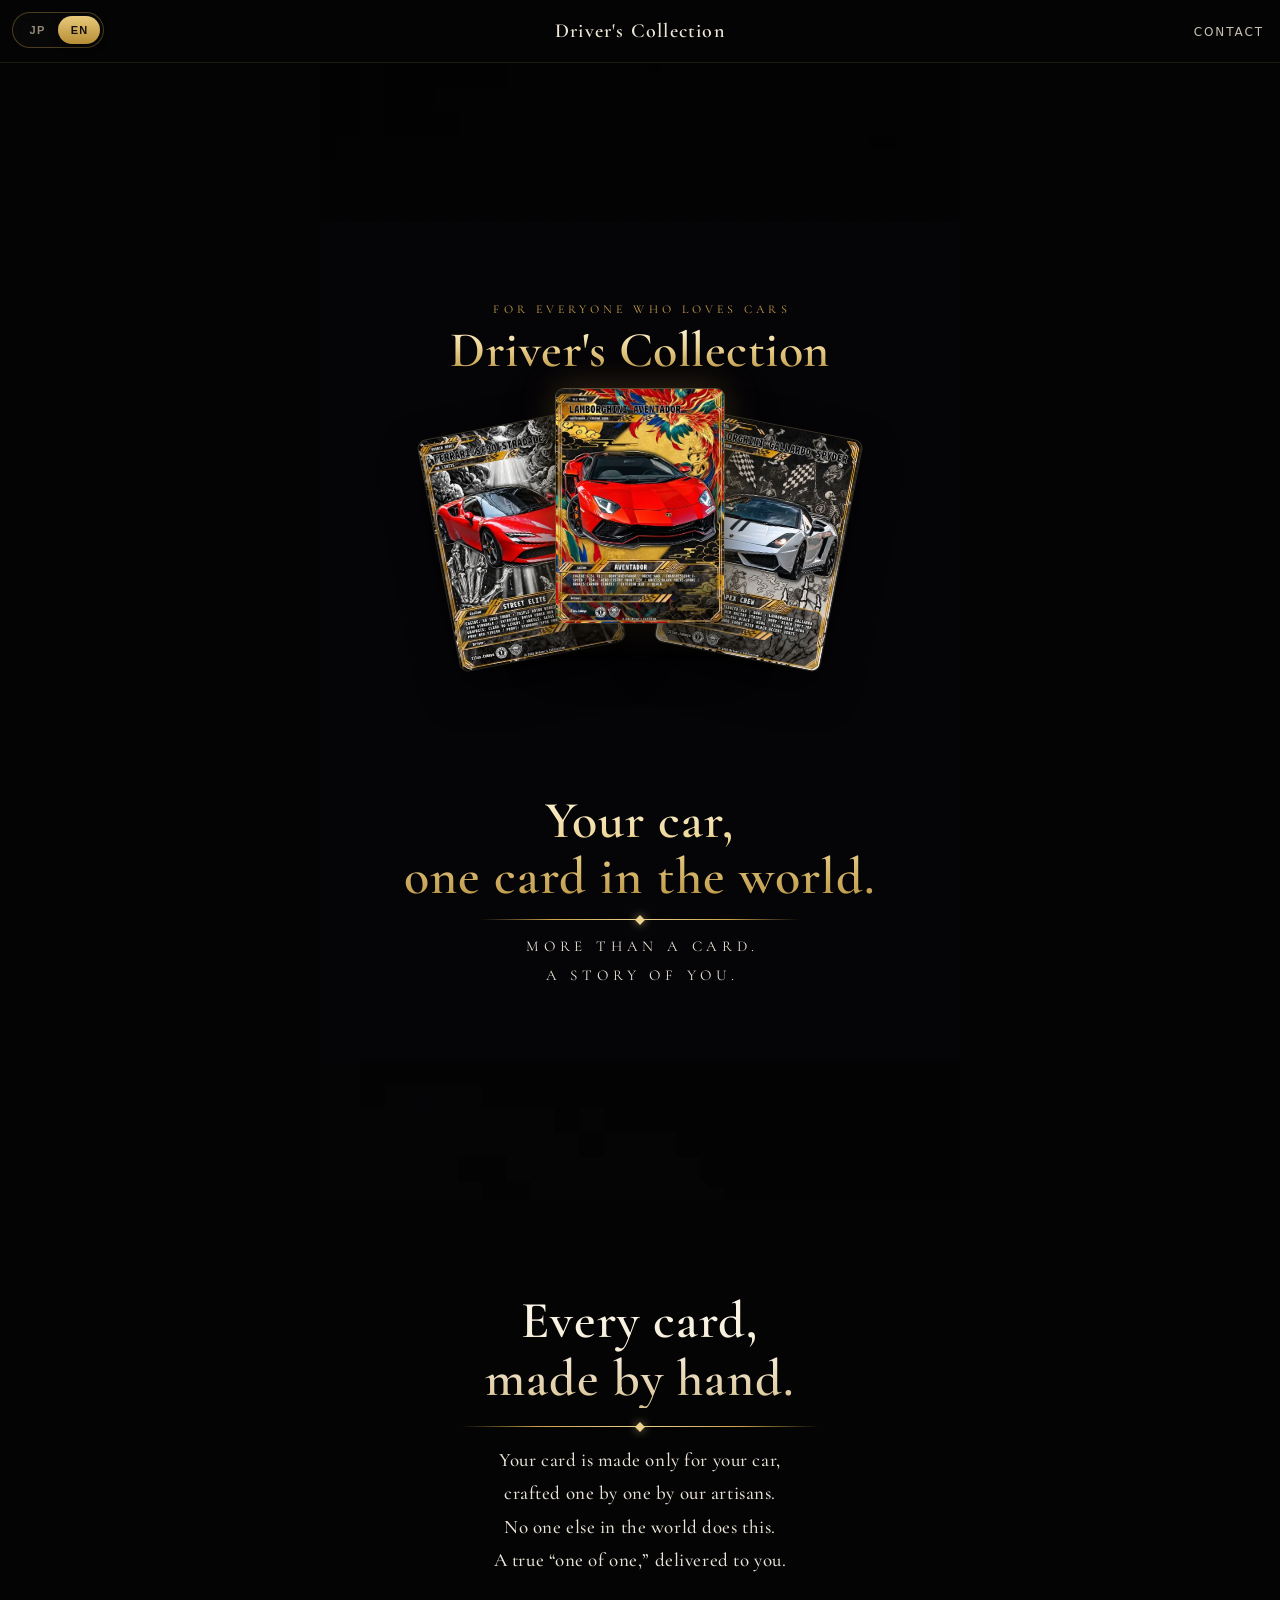
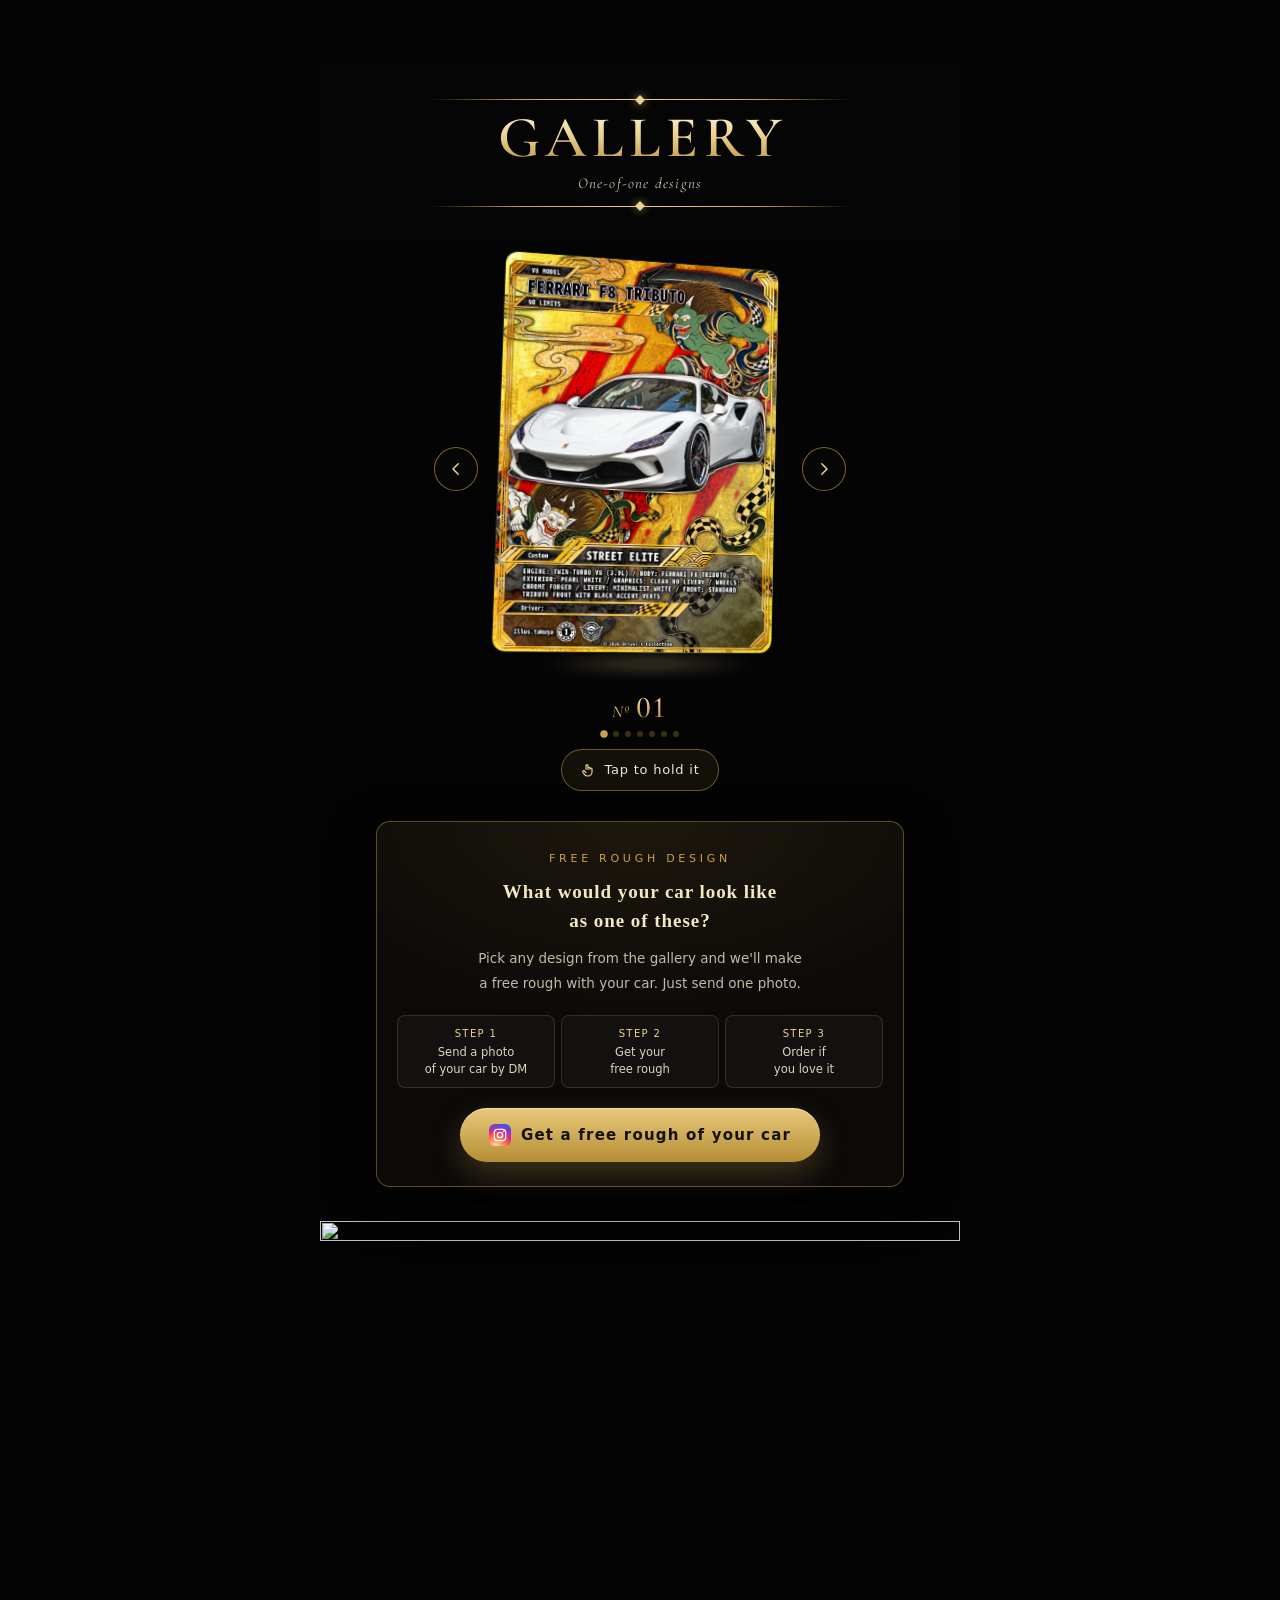
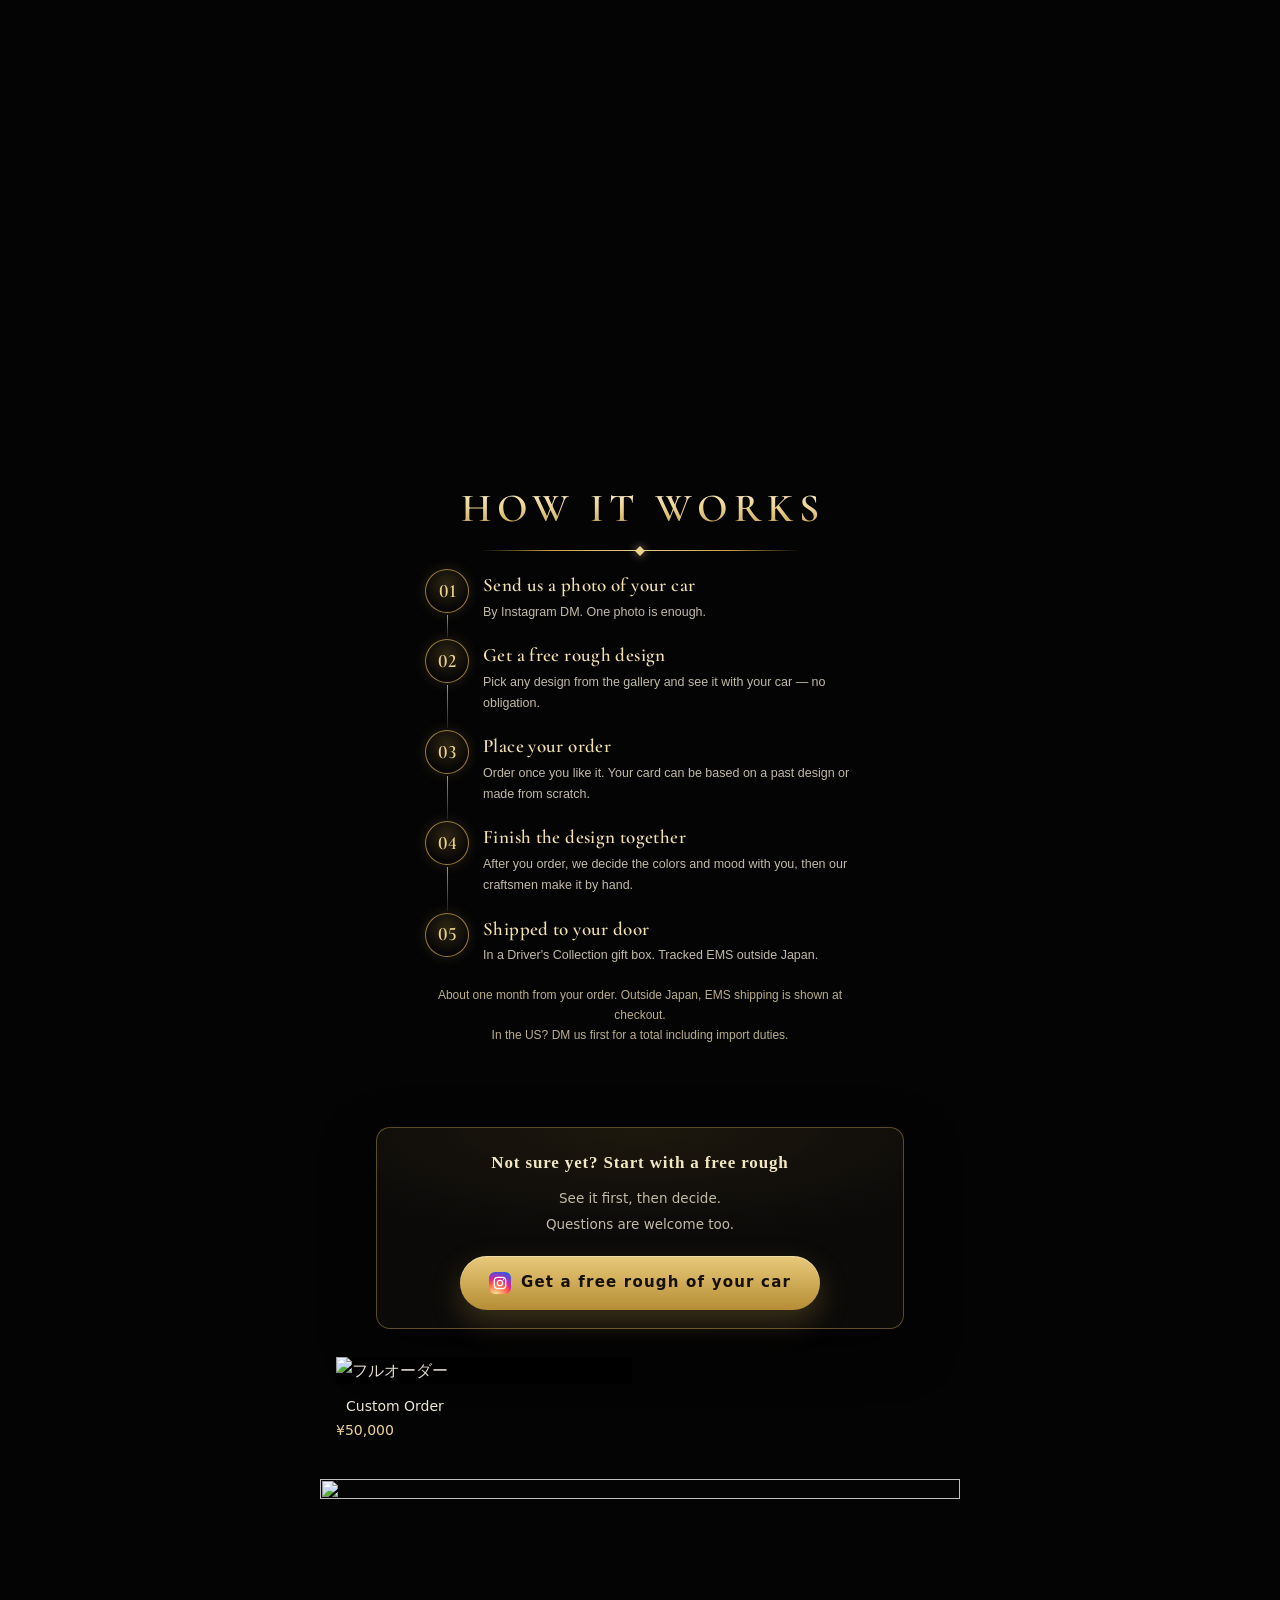
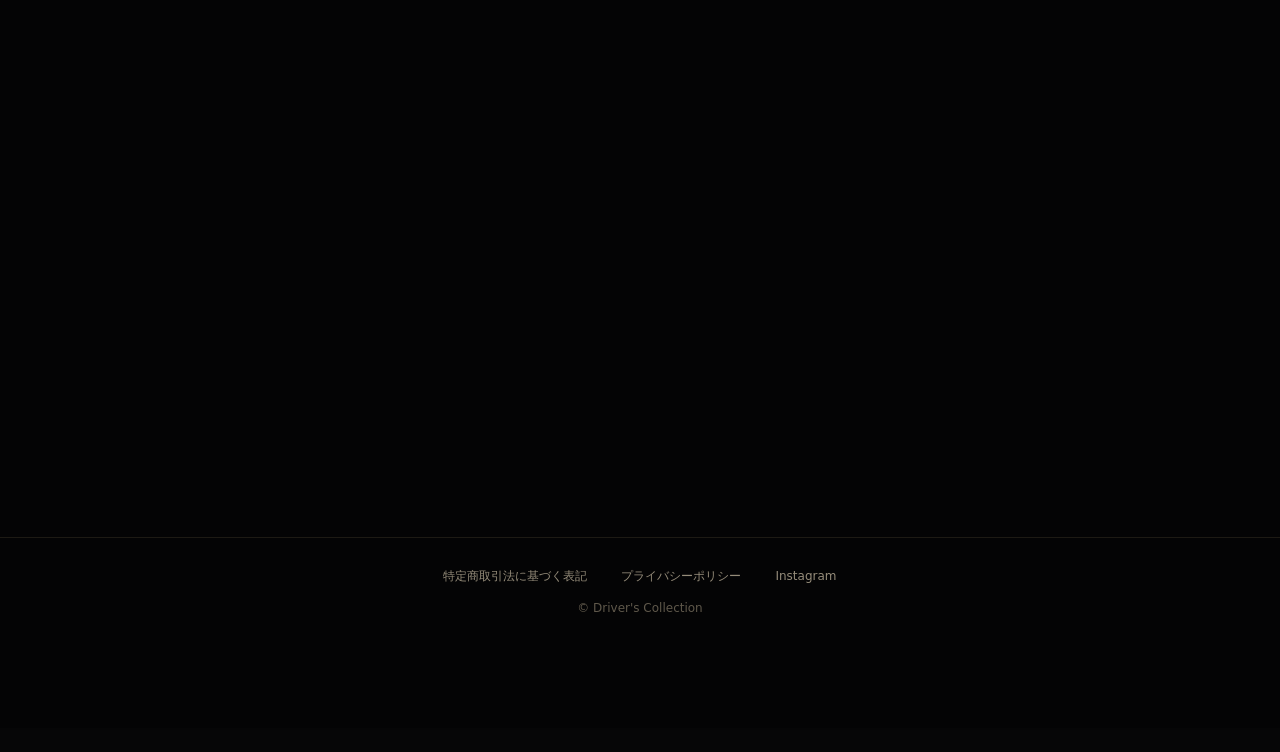
==== commit 78967e80: "販売サイト：BASEと同じ見た目に作り直し（同じページ構成・同じ写真・同じ装い）＋商品ページ #3 Co-Authored-By: Claude Opus 5.5 <noreply@anthropic" ====
--- a/index.html
+++ b/index.html
@@ -3,202 +3,60 @@
 <head>
 <meta charset="utf-8">
 <meta name="viewport" content="width=device-width, initial-scale=1, viewport-fit=cover">
-<title>Driver's Collection｜愛車を世界に一枚のトレカアートに</title>
-<meta name="description" content="あなたの愛車を、世界に一枚だけのトレーディングカードに。日本の職人が一枚一枚手作業で仕上げる、オーダーメイドカードブランドです。">
-<meta property="og:title" content="Driver's Collection｜愛車を世界に一枚のトレカアートに">
-<meta property="og:description" content="日本の職人が一枚一枚手作業で仕上げる、オーダーメイドのトレカアート。">
+<title>Driver's Collection</title>
+<meta name="description" content="Driver's Collection ― あなたの愛車を、世界に一枚だけのトレーディングカードに。日本の職人が一枚一枚手作業で仕上げる、オーダーメイドカードブランドです。">
+<meta property="og:title" content="Driver's Collection">
+<meta property="og:description" content="あなたの愛車を、世界に一枚だけのトレーディングカードに。日本の職人が一枚一枚手作業で仕上げる、オーダーメイドカードブランドです。">
 <meta property="og:type" content="website">
 <meta property="og:image" content="https://coretagishi-lab.github.io/dc-cards/cards/f8-tributo/mid.webp">
-<meta name="theme-color" content="#060607">
+<meta name="theme-color" content="#040405">
 <link rel="stylesheet" href="shop.css">
-<style>
-  .hero{position:relative;padding:36px 0 8px;text-align:center;background:radial-gradient(ellipse at 50% 30%,rgba(201,162,74,.16),transparent 62%)}
-  .hero h1{margin:0;font-size:clamp(23px,6.5vw,40px);line-height:1.45;letter-spacing:.06em;background:linear-gradient(180deg,#fffaf0,#f3e9d3 55%,#d8c190);-webkit-background-clip:text;background-clip:text;-webkit-text-fill-color:transparent;color:#f3e9d3}
-  .hero p{margin:12px 0 0;color:#d8cfbd;font-size:14px}
-  .fan{position:relative;overflow-x:clip;height:min(92vw,430px);margin:22px auto 6px;max-width:460px}
-  .fan img{position:absolute;top:6%;left:50%;width:44%;height:auto;aspect-ratio:760/1062;border-radius:10px;box-shadow:0 18px 40px rgba(0,0,0,.6);transform-origin:50% 120%}
-  .fan img:nth-child(1){transform:translateX(-50%) rotate(-16deg) translateX(-34%)}
-  .fan img:nth-child(3){transform:translateX(-50%) rotate(16deg) translateX(34%)}
-  .fan img:nth-child(2){transform:translateX(-50%) translateY(-4%);z-index:2;width:50%}
-  .cta2{display:grid;gap:10px;max-width:440px;margin:8px auto 0}
-  .concept{padding:46px 16px 40px;margin-top:40px;text-align:center;background:#040405 url("lp/concept-bg.webp") center/cover no-repeat;border-radius:16px}
-  .concept h2{margin:0;font-size:clamp(28px,8vw,42px);line-height:1.42;letter-spacing:.08em;background:linear-gradient(180deg,#fffaf0,#f3e9d3 55%,#d8c190);-webkit-background-clip:text;background-clip:text;-webkit-text-fill-color:transparent;color:#f3e9d3}
-  .concept p{margin:0;font-family:var(--serif);font-size:clamp(14px,3.8vw,17px);line-height:2;letter-spacing:.05em;color:#e9e3d6}
-  .gal-note{text-align:center;margin:0 0 8px}
-  .item{display:grid;gap:14px;margin-bottom:18px}
-  .item .pic{position:relative;border-radius:12px;overflow:hidden;background:#000;aspect-ratio:4/3;display:grid;place-items:center}
-  .item .pic img{height:88%;width:auto;max-width:none;border-radius:8px;box-shadow:0 12px 30px rgba(0,0,0,.6)}
-  .item .pic.frame{background:radial-gradient(circle at 50% 45%,#2a2212,#000 70%)}
-  .item .pic.frame img{outline:10px solid #1b1710;box-shadow:0 0 0 12px #3a2f17,0 0 46px 14px rgba(255,214,120,.45)}
-  .item h3{margin:0;font-size:20px;line-height:1.5}
-  .item .kind{font-size:12px;color:var(--gold);letter-spacing:.12em}
-  .price{font-family:var(--serif);font-size:30px;font-weight:700;color:var(--gold-hi)}
-  .price small{font-family:var(--sans);font-size:12px;color:var(--muted);font-weight:400;margin-left:6px}
-  .after{margin:2px 0 0;padding:10px 12px;border-radius:10px;background:rgba(201,162,74,.08);border:1px dashed rgba(201,162,74,.5);font-size:13px;color:#e9dfc6}
-  ul.spec{margin:6px 0 0;padding-left:1.2em;font-size:14px}
-  ul.spec li{margin:3px 0}
-  .flow{list-style:none;margin:0;padding:0}
-  .flow li{display:grid;grid-template-columns:44px 1fr;gap:14px;padding:0 0 18px}
-  .flow b{display:block;font-family:var(--serif);font-size:17px;color:var(--gold-hi)}
-  .flow .no{display:grid;place-items:center;width:44px;height:44px;border-radius:50%;border:1px solid rgba(201,162,74,.75);font-family:"Cormorant Garamond","Times New Roman",serif;font-size:19px;color:var(--gold-hi)}
-  .pay{display:grid;gap:10px}
-  .pay div{padding:12px 14px;border:1px solid var(--line);border-radius:12px;background:var(--panel)}
-  .pay b{color:var(--gold-hi)}
-  .dock{position:fixed;left:0;right:0;bottom:0;z-index:30;padding:10px 16px calc(10px + env(safe-area-inset-bottom));background:linear-gradient(180deg,transparent,rgba(6,6,7,.95) 30%);display:flex;gap:8px;justify-content:center;transform:translateY(110%);transition:transform .3s}
-  .dock.on{transform:none}
-  .dock .btn{max-width:300px;min-height:48px;font-size:14px}
-</style>
 </head>
-<body>
-<header class="bar"><div class="wrap">
-  <a class="logo" href="./">Driver's Collection</a>
-  <nav><a href="#gallery">ギャラリー</a><a href="#buy">料金・ご購入</a><a href="#flow">ご注文の流れ</a><a href="#pay">お支払い</a></nav>
-</div></header>
+<!-- BASEのトップページと同じ作り（body#shopTopPage・#mainHeader・LP・#mainContent・#mainFooter）。
+     LPの部分は dc3d.js → site.js / line-cta.js / lp-copy.js が、BASE上と同じように組み立てる -->
+<body id="shopTopPage">
+<header id="mainHeader">
+  <h1 class="shopName"><a href="./">Driver's Collection</a></h1>
+  <nav class="shopMenu"><a href="https://ig.me/m/drivers_collection_" data-dm>CONTACT</a></nav>
+</header>
 
-<main class="wrap">
-  <section class="hero">
-    <h1>あなたの愛車を、<br>世界に一枚だけの<br>トレーディングカードに。</h1>
-    <p>日本の職人が一枚一枚手作業で仕上げる、<br>オーダーメイドカードブランドです。</p>
-    <div class="fan" aria-hidden="true">
-      <img src="cards/aventador/mid.webp" alt="" width="420" height="587">
-      <img src="cards/f8-tributo/front.webp" alt="" width="760" height="1062" fetchpriority="high">
-      <img src="cards/lexus-lfa/mid.webp" alt="" width="420" height="587">
-    </div>
-    <div class="cta2">
-      <a class="btn gold" href="#buy">料金を見て購入する</a>
-      <a class="btn line" data-dm="hero" href="https://ig.me/m/drivers_collection_">まずは無料ラフを相談する（DM）</a>
-    </div>
-  </section>
+<div class="dcStory">
+  <img data-dc="hero" src="https://basefile.akamaized.net/driverscard-official-ec/6aacdb5db5289/E784A1E9A18C926_20260918144800.png" alt="Driver's Collection" fetchpriority="high">
+  <section data-dc="concept"></section>
+  <img data-dc="gallery" src="https://basefile.akamaized.net/driverscard-official-ec/6aabd540edcf6/IMG_6893.jpg" alt="GALLERY">
+  <div class="dcShow" data-dc3d data-order-url="item.html"></div>
+  <img data-dc="product" src="https://basefile.akamaized.net/driverscard-official-ec/6aacdb727d7a2/E784A1E9A18C928_20260918152133.png" alt="" loading="lazy" decoding="async">
+  <section id="dcFlow" data-dc="flow"></section>
+</div>
 
-  <section class="concept">
-    <h2>このトレカアート<br>全てハンドメイド</h2>
-    <div class="rule"></div>
-    <p>あなたの愛車専用のトレカは<br>1枚1枚職人が手作業で作ります。<br>これをできるのは世界でここだけ。<br>“世界に一個だけ”をあなたに届けます。</p>
-  </section>
+<div id="mainContent">
+  <ul class="items">
+    <li class="item">
+      <a href="item.html">
+        <div class="itemImg"><img src="https://baseec-img-mng.akamaized.net/images/item/origin/e4adab1112cb25a49b01a151c23a5a22.png?imformat=generic&amp;q=90&amp;im=Resize,width=500,type=normal" alt="フルオーダー" loading="lazy"></div>
+        <div class="itemTitle"><h2>フルオーダー</h2></div>
+        <p class="price">¥50,000</p>
+      </a>
+    </li>
+  </ul>
+</div>
 
-  <section class="sec" id="gallery">
-    <h2>GALLERY</h2><span class="en">WORKS</span>
-    <div class="rule"></div>
-    <p class="gal-note small">これまでの作品です。気に入ったデザインをもとに作ることもできます。</p>
-    <div data-dc3d data-order-url="#buy"></div>
-  </section>
+<div class="dcStory">
+  <img data-dc="outro" src="https://basefile.akamaized.net/driverscard-official-ec/6aabd5720060e/ChatGPTImage2026E5B9B49E69C8817E697A52128129.png" alt="" loading="lazy" decoding="async">
+</div>
 
-  <section class="sec" id="buy">
-    <h2>料金・ご購入</h2><span class="en">ORDER</span>
-    <div class="rule"></div>
-
-    <div class="panel item">
-      <div class="pic"><img src="cards/f8-tributo/front.webp" alt="世界に一枚のトレカアートの作例" width="760" height="1062" loading="lazy"></div>
-      <div>
-        <div class="kind">フルオーダー</div>
-        <h3>世界に一枚のトレカアート</h3>
-        <div class="price">¥50,000<small>税込・国内送料無料</small></div>
-        <div class="small">実物カード＋ハードケース（グレーディングカード用）＋専用化粧箱</div>
-      </div>
-      <a class="btn gold" data-buy="full" href="https://buy.stripe.com/5kQ28s4BH2II9pb1br1VK00">カードで購入する</a>
-      <p class="after">デザインはご購入後に一緒に決めていきます。決済後は Instagram の DM（@drivers_collection_）へご連絡ください。</p>
-    </div>
-
-    <div class="panel item">
-      <div class="pic frame"><img src="cards/lexus-lfa/front.webp" alt="光る額縁ディスプレイに入れたイメージ" width="744" height="1039" loading="lazy"></div>
-      <div>
-        <div class="kind">フルオーダー＋光る額縁ディスプレイ</div>
-        <h3>世界に一枚のトレカアート<br>＋光る額縁ディスプレイ</h3>
-        <div class="price">¥60,000<small>税込・国内送料無料</small></div>
-        <div class="small">上の内容に、ライトアップ機能付きの壁掛けディスプレイが付きます。</div>
-      </div>
-      <a class="btn gold" data-buy="frame" href="https://buy.stripe.com/4gMbJ2b05bfe58VbQ51VK01">カードで購入する</a>
-      <p class="after">デザインはご購入後に一緒に決めていきます。決済後は Instagram の DM（@drivers_collection_）へご連絡ください。</p>
-    </div>
-
-    <div class="panel">
-      <h3 style="margin:0 0 4px;font-size:17px;color:var(--gold-hi)">オーダーメイドの内容</h3>
-      <ul class="spec">
-        <li>既存のデザインから選ぶのではなく、あなたの愛車のために一枚をゼロからデザインします。過去のデザイン（ギャラリーの No.01〜）をもとに作ることもできます。</li>
-        <li>イメージがあればできる限り寄せて制作します。特になければお任せでも大丈夫です。</li>
-        <li>すべて職人の手作業で仕上げます。</li>
-        <li>ご購入後、Instagram の DM で愛車の写真とご要望をお聞きします。</li>
-        <li>フレーム（金のデザイン）はブランド共通の仕様のため変更できません。書体はご相談いただけます。</li>
-        <li>ナンバープレートの消去・映り込みの消去・画質の補正はこちらで対応します。人物が写っていても制作できます。</li>
-        <li>第三者の商標や著作権に関わるデザイン（既存の作品・アニメのキャラクターなど）はお受けできません。使用の許諾を得た素材（痛車のデザインなど）は対応できます。</li>
-        <li>カード上部の証明タグはゴールド仕様です。</li>
-        <li>グレーディングカード用の専用ケースに封入してお届けします（カードは取り出せます）。</li>
-        <li>Driver's Collection 専用の化粧箱でお届けします。</li>
-      </ul>
-    </div>
-    <p class="small" style="text-align:center;margin-top:14px">購入前に、あなたの愛車で作った無料ラフを見ることもできます。<br><a data-dm="buy" href="https://ig.me/m/drivers_collection_">DMで無料ラフを相談する →</a></p>
-  </section>
-
-  <section class="sec" id="flow">
-    <h2>ご注文の流れ</h2><span class="en">FLOW</span>
-    <div class="rule"></div>
-    <ol class="flow">
-      <li><span class="no">1</span><div><b>写真を送る</b>愛車の写真を1枚、Instagram の DM で送るだけ。</div></li>
-      <li><span class="no">2</span><div><b>無料ラフでイメージ確認</b>掲載デザインで、あなたの愛車のラフを無料でお作りします。</div></li>
-      <li><span class="no">3</span><div><b>ご購入</b>気に入ったらご購入ください。過去のデザインをもとにすることも、ゼロから作ることもできます。</div></li>
-      <li><span class="no">4</span><div><b>打ち合わせでデザイン確定</b>ご購入後の打ち合わせで色や雰囲気を決め、完成デザインをご確認いただいたうえで、職人が一枚ずつ手作業で仕上げます。</div></li>
-      <li><span class="no">5</span><div><b>お届け</b>専用の化粧箱に入れて発送。発送時に DM でお知らせします。</div></li>
-    </ol>
-    <p class="small">納期の目安はご購入から約1ヶ月です（デザイン確定まで約10日、制作に約2週間、発送準備に1〜3日）。デザインの完成時に確認・修正ができます。お急ぎの場合は DM でご相談ください。</p>
-  </section>
-
-  <section class="sec" id="pay">
-    <h2>お支払い方法</h2><span class="en">PAYMENT</span>
-    <div class="rule"></div>
-    <div class="pay">
-      <div><b>クレジットカード</b><br>このページの「カードで購入する」から、そのままお支払いいただけます（決済は Stripe）。</div>
-      <div><b>銀行振込・PayPay</b><br>Instagram の DM でお申し付けください。お支払い方法をご案内します。</div>
-    </div>
-    <p class="small">どのお支払い方法でも価格は同じです。</p>
-    <h3 style="font-size:17px;color:var(--gold-hi);margin:26px 0 6px">送料</h3>
-    <table class="t">
-      <tr><th>日本国内</th><td>全国一律 無料（追跡番号付き）</td></tr>
-      <tr><th>海外（EMS）</th><td>アジア ¥2,500 ／ オセアニア・ヨーロッパ・南米 ¥3,500 ／ 中近東・アフリカ ¥4,000<br><span class="small">海外へのお届けは DM でご相談ください（このページのカード決済は日本国内のお届け先のみです）。</span></td></tr>
-    </table>
-  </section>
-</main>
-
-<footer>
-  <div><a href="law.html">特定商取引法に基づく表記</a><a href="privacy.html">プライバシーポリシー</a><a href="https://www.instagram.com/drivers_collection_/">Instagram</a></div>
-  <div style="margin-top:10px">© 2026 Driver's Collection</div>
+<footer id="mainFooter">
+  <ul>
+    <li><a href="law.html">特定商取引法に基づく表記</a></li>
+    <li><a href="privacy.html">プライバシーポリシー</a></li>
+    <li><a href="https://www.instagram.com/drivers_collection_/">Instagram</a></li>
+  </ul>
+  <p class="copy">© Driver's Collection</p>
 </footer>
-
-<div class="dock" id="dock"><a class="btn gold" href="#buy">料金・ご購入</a><a class="btn line" data-dm="dock" href="https://ig.me/m/drivers_collection_">無料ラフ（DM）</a></div>
 
 <script src="shop-config.js"></script>
 <script>
-(function () {
-  var C = window.DC_SHOP || {};
-  // 決済リンクと DM のリンクは shop-config.js から入れる
-  document.querySelectorAll('[data-buy]').forEach(function (a) { var u = C.stripe && C.stripe[a.dataset.buy]; if (u) a.href = u; });
-  document.querySelectorAll('[data-dm]').forEach(function (a) { if (C.igDm) a.href = C.igDm; });
-  // ギャラリーはこのページでは日本語で表示する（言語を選んだことがある人はその言語のまま）
-  try { if (!localStorage.getItem('dc_lang')) localStorage.setItem('dc_lang', 'ja'); } catch (_) {}
-  // BASE 用の言語切り替え（site.js）はこのページでは使わない
-  window.__dcSite = true;
-  // ギャラリーの「無料ラフ」ボタン：文面をコピーして Instagram の DM を開く
-  window.DCRough = {
-    url: function () { return C.igDm; },
-    open: function (msg) {
-      try { navigator.clipboard && navigator.clipboard.writeText(msg); } catch (_) {}
-      location.href = C.igDm; return true;
-    }
-  };
-  // ギャラリーの「このデザインでオーダーする」は、ページ内の料金・ご購入へ
-  document.addEventListener('click', function (e) {
-    var a = e.target.closest && e.target.closest('[data-dc3d] a[href*="design="]');
-    if (!a) return;
-    e.preventDefault();
-    document.getElementById('buy').scrollIntoView({ behavior: 'smooth' });
-  }, true);
-  // 下の固定ボタン：最初の画面を過ぎたら出す
-  var dock = document.getElementById('dock'), buy = document.getElementById('buy');
-  function onScroll() {
-    var y = window.scrollY, b = buy.getBoundingClientRect();
-    dock.classList.toggle('on', y > 500 && !(b.top < innerHeight && b.bottom > 0));
-  }
-  addEventListener('scroll', onScroll, { passive: true }); onScroll();
-})();
+document.querySelectorAll('[data-dm]').forEach(function (a) { if (window.DC_SHOP) a.href = DC_SHOP.igDm; });
 </script>
 <script src="dc3d.js" defer></script>
 </body>
--- a/shop.css
+++ b/shop.css
@@ -31,3 +31,45 @@
 footer a{color:var(--muted);margin:0 8px}
 .doc h1{font-size:22px;margin:28px 0 8px;color:var(--gold-hi)}
 .doc .back{display:inline-block;margin-top:20px;font-size:13px}
+
+/* ===== BASEと同じ作りのトップ・商品ページ（index.html / item.html） ===== */
+body#shopTopPage,body#shopDetailPage{background:#040405;color:#ede6d6;line-height:1.7}
+body#shopDetailPage{background:#0a0908}
+#mainHeader{position:relative;display:flex;align-items:center;justify-content:center;padding:14px 96px;background:#040405;border-bottom:1px solid #1d1a14}
+#mainHeader .shopName{margin:0;white-space:nowrap;font-family:"Cormorant Garamond","Times New Roman",serif;font-size:20px;font-weight:600;letter-spacing:.06em}
+#mainHeader .shopName a{color:#ede6d6;text-decoration:none}
+#mainHeader .shopMenu{position:absolute;right:16px;top:50%;transform:translateY(-50%)}
+#mainHeader .shopMenu a{color:#c9c1b0;text-decoration:none;font-size:12px;letter-spacing:.16em}
+/* LP（base/lp-script.html と同じ高さの確保） */
+.dcStory img{width:100%;height:auto;display:block}
+.dcStory img[data-dc="hero"]{aspect-ratio:auto 9/16}
+.dcStory img[data-dc="gallery"]{aspect-ratio:auto 1640/472}
+.dcStory img[data-dc="product"]{aspect-ratio:auto 1122/1402}
+.dcStory img[data-dc="outro"]{aspect-ratio:1/1;object-fit:cover;object-position:50% 75%}
+.dcStory [data-dc="concept"]{min-height:min(calc(130px + 51vw),460px);background:#040405}
+.dcStory [data-dc="flow"]{min-height:680px;background:#040405}
+.dcStory .dcShow[data-dc3d]{min-height:min(calc(186px + 75vw),566px)}
+body#shopTopPage .dcStory{max-width:640px;margin:0 auto}
+/* 商品一覧 */
+body#shopTopPage #mainContent{max-width:640px;margin:0 auto;padding:28px 16px 36px}
+body#shopTopPage #mainContent .items{list-style:none;margin:0;padding:0;display:grid;grid-template-columns:repeat(2,1fr);gap:16px}
+body#shopTopPage #mainContent .item a{display:block;color:#ede6d6;text-decoration:none}
+body#shopTopPage #mainContent .itemImg{aspect-ratio:1/1;background:#000;overflow:hidden}
+body#shopTopPage #mainContent .itemImg img{width:100%;height:100%;object-fit:cover}
+body#shopTopPage #mainContent .itemTitle h2{margin:10px 0 0;font-size:14px;font-weight:500;line-height:1.5;font-family:var(--sans)}
+body#shopTopPage #mainContent .price{margin:2px 0 0;font-size:14px;color:#ebd28f}
+/* 商品ページの写真（BASEの写真スライドの代わり） */
+body#shopDetailPage .itemImgSlide{overflow:hidden}
+body#shopDetailPage #slideImg{display:flex;margin:0;padding:0;list-style:none;transition:transform .35s ease}
+body#shopDetailPage #slideImg>li{flex:0 0 100%}
+body#shopDetailPage #slideImg img{width:100%;height:auto}
+body#shopDetailPage #slideImgPager{display:flex;gap:8px;margin:12px 0 0;padding:0;list-style:none}
+body#shopDetailPage #slideImgPager .smallImgBox{width:58px;height:58px;overflow:hidden;opacity:.55}
+body#shopDetailPage #slideImgPager .smallImgBox img{width:100%;height:100%;object-fit:cover}
+body#shopDetailPage #purchase_form .purchaseButton .purchaseButton__btn{text-align:center;text-decoration:none}
+body#shopDetailPage .dcAfterBuy{margin:14px 0 0;font-size:12.5px;line-height:1.8;color:#c9c1b0;text-align:center}
+/* フッター */
+#mainFooter{margin:0;padding:28px 16px 110px;border-top:1px solid #1d1a14;text-align:center;font-size:12px;background:inherit}
+#mainFooter ul{list-style:none;margin:0;padding:0;display:flex;flex-wrap:wrap;justify-content:center;gap:6px 18px}
+#mainFooter a{color:#958c7a;text-decoration:none}
+#mainFooter .copy{margin:12px 0 0;color:#5f584b}
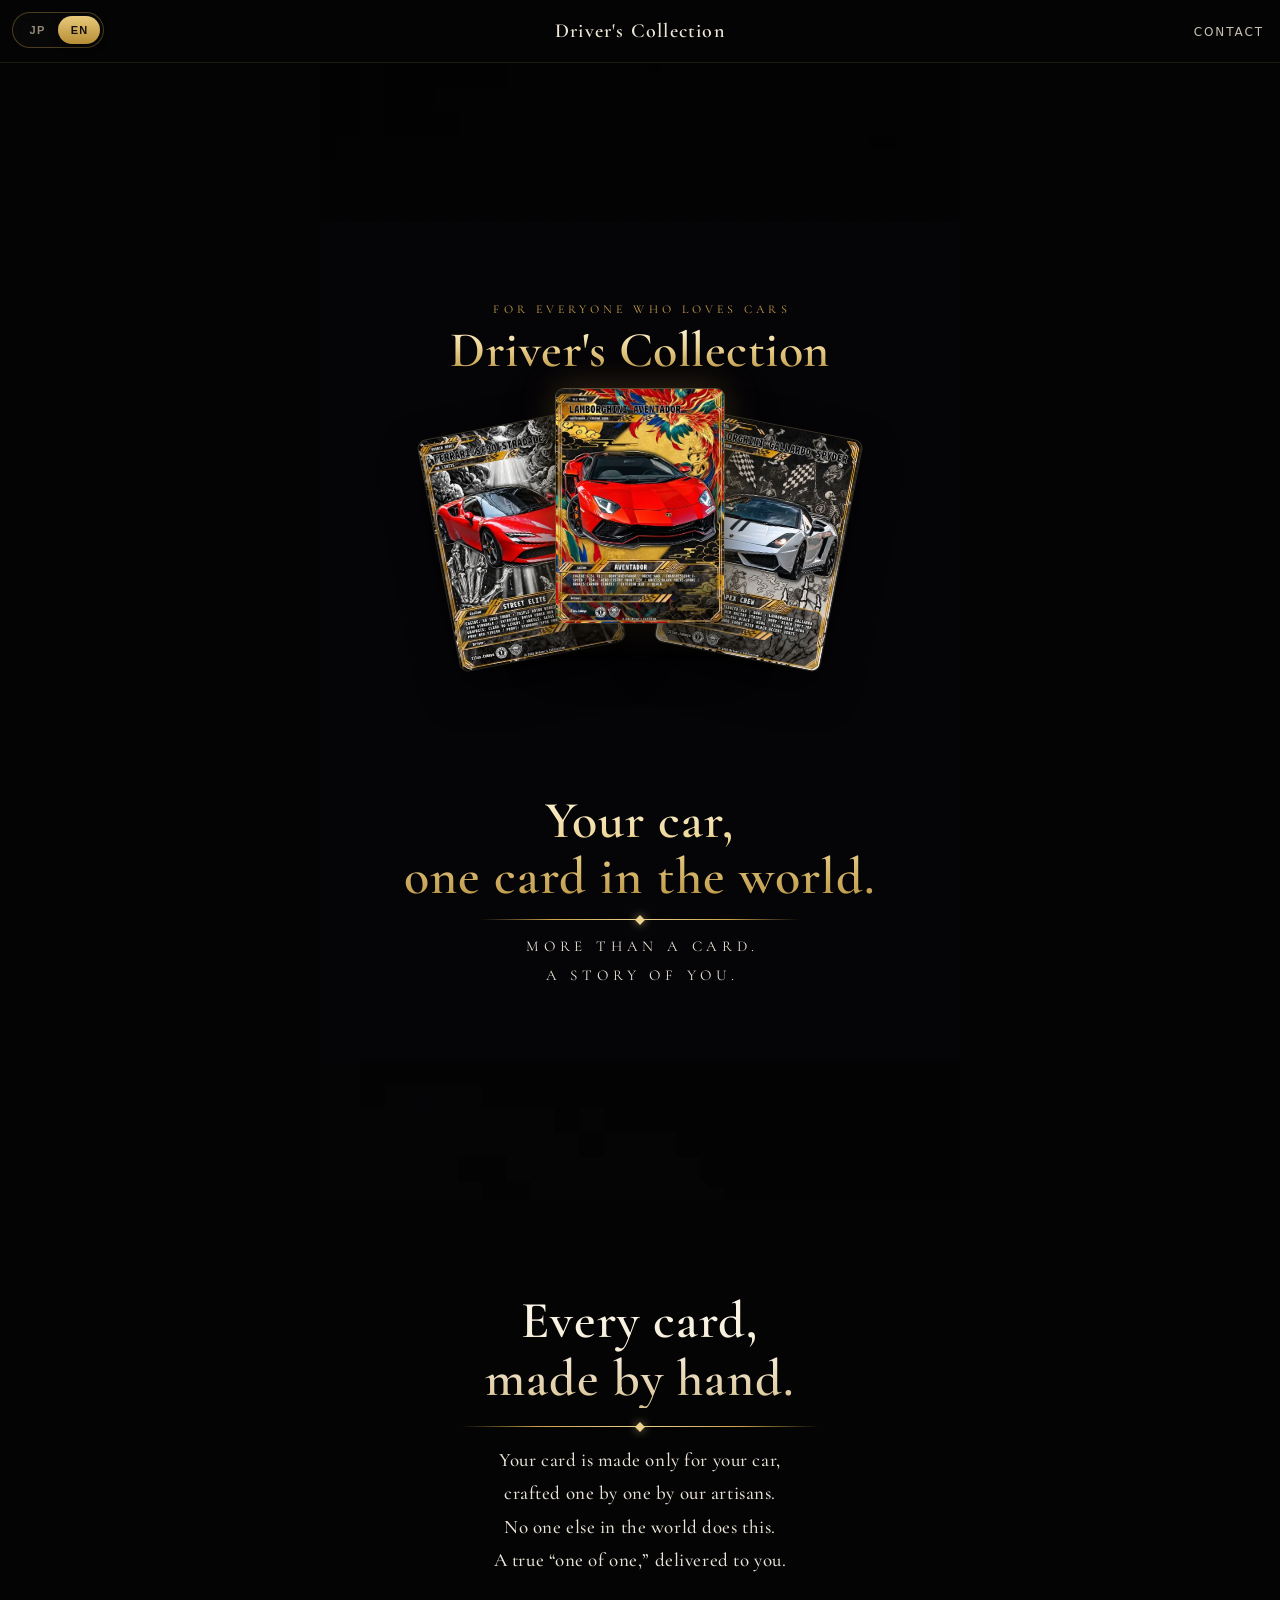
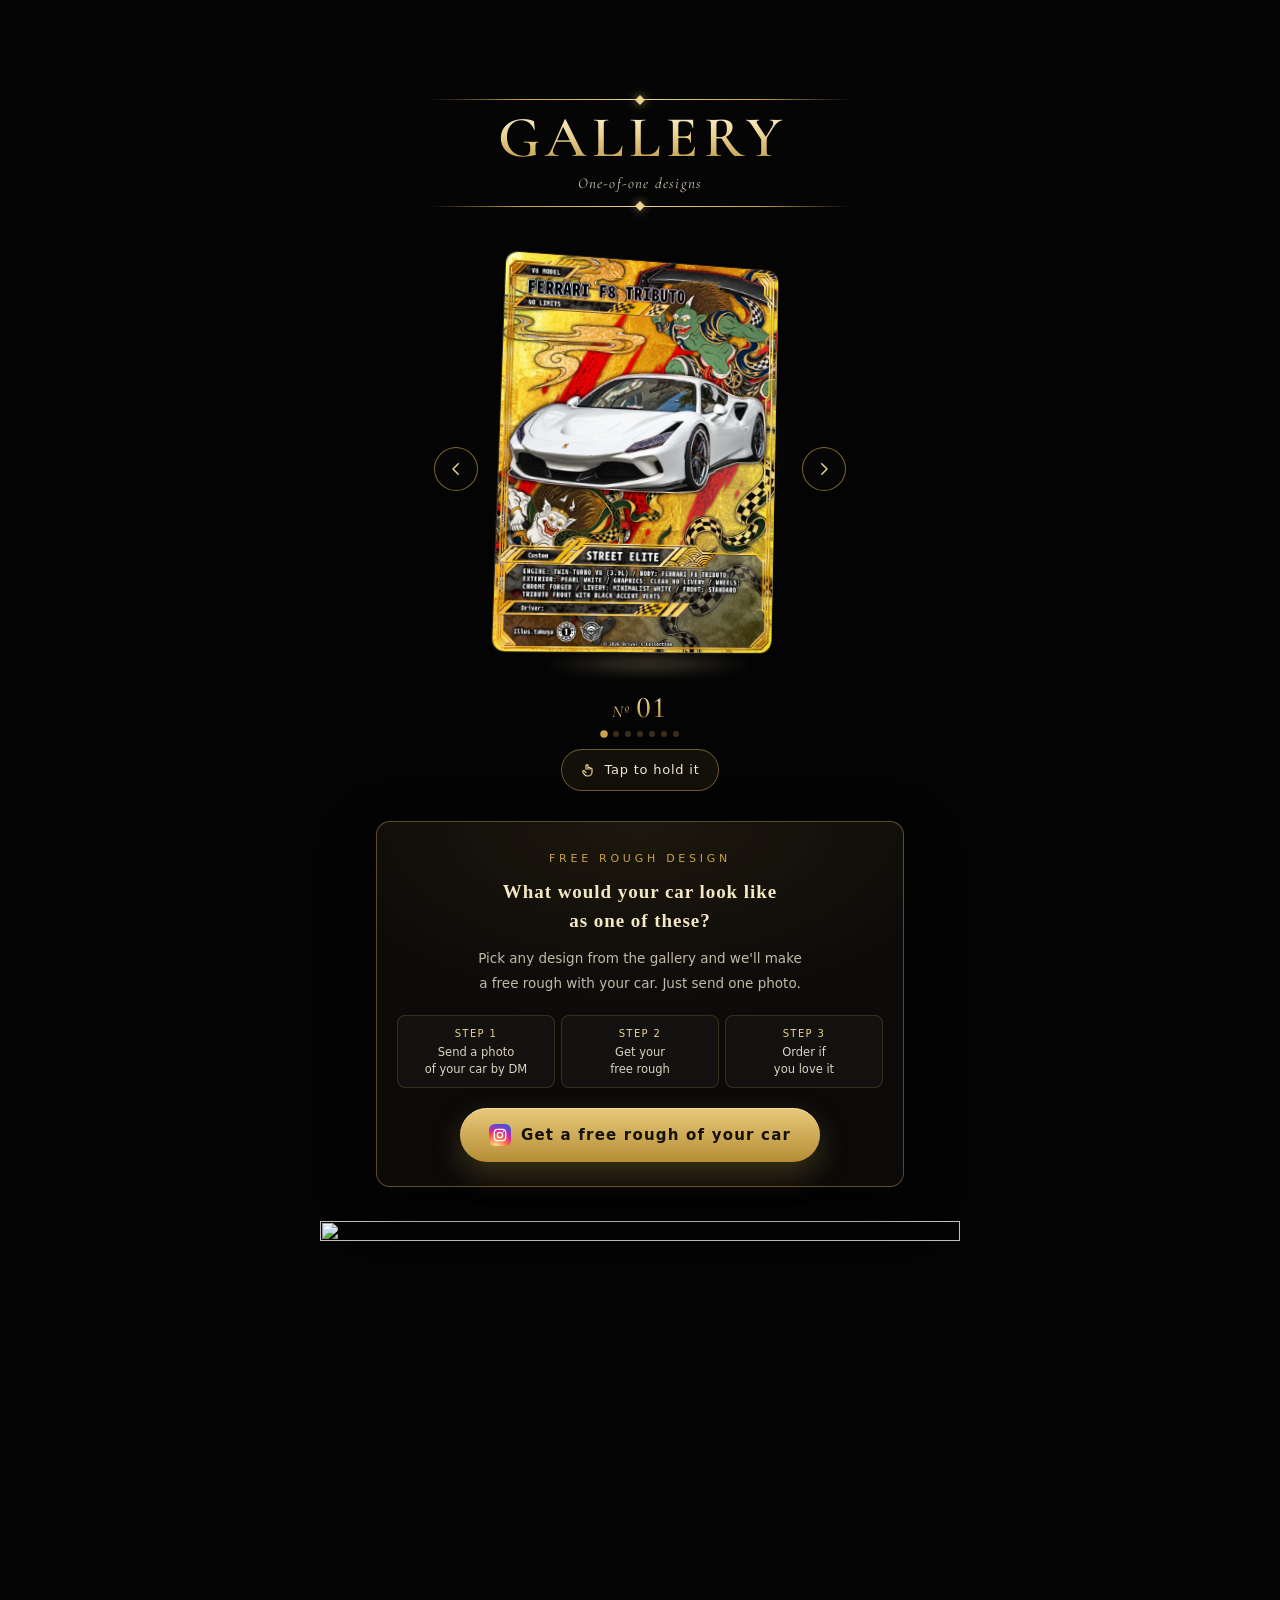
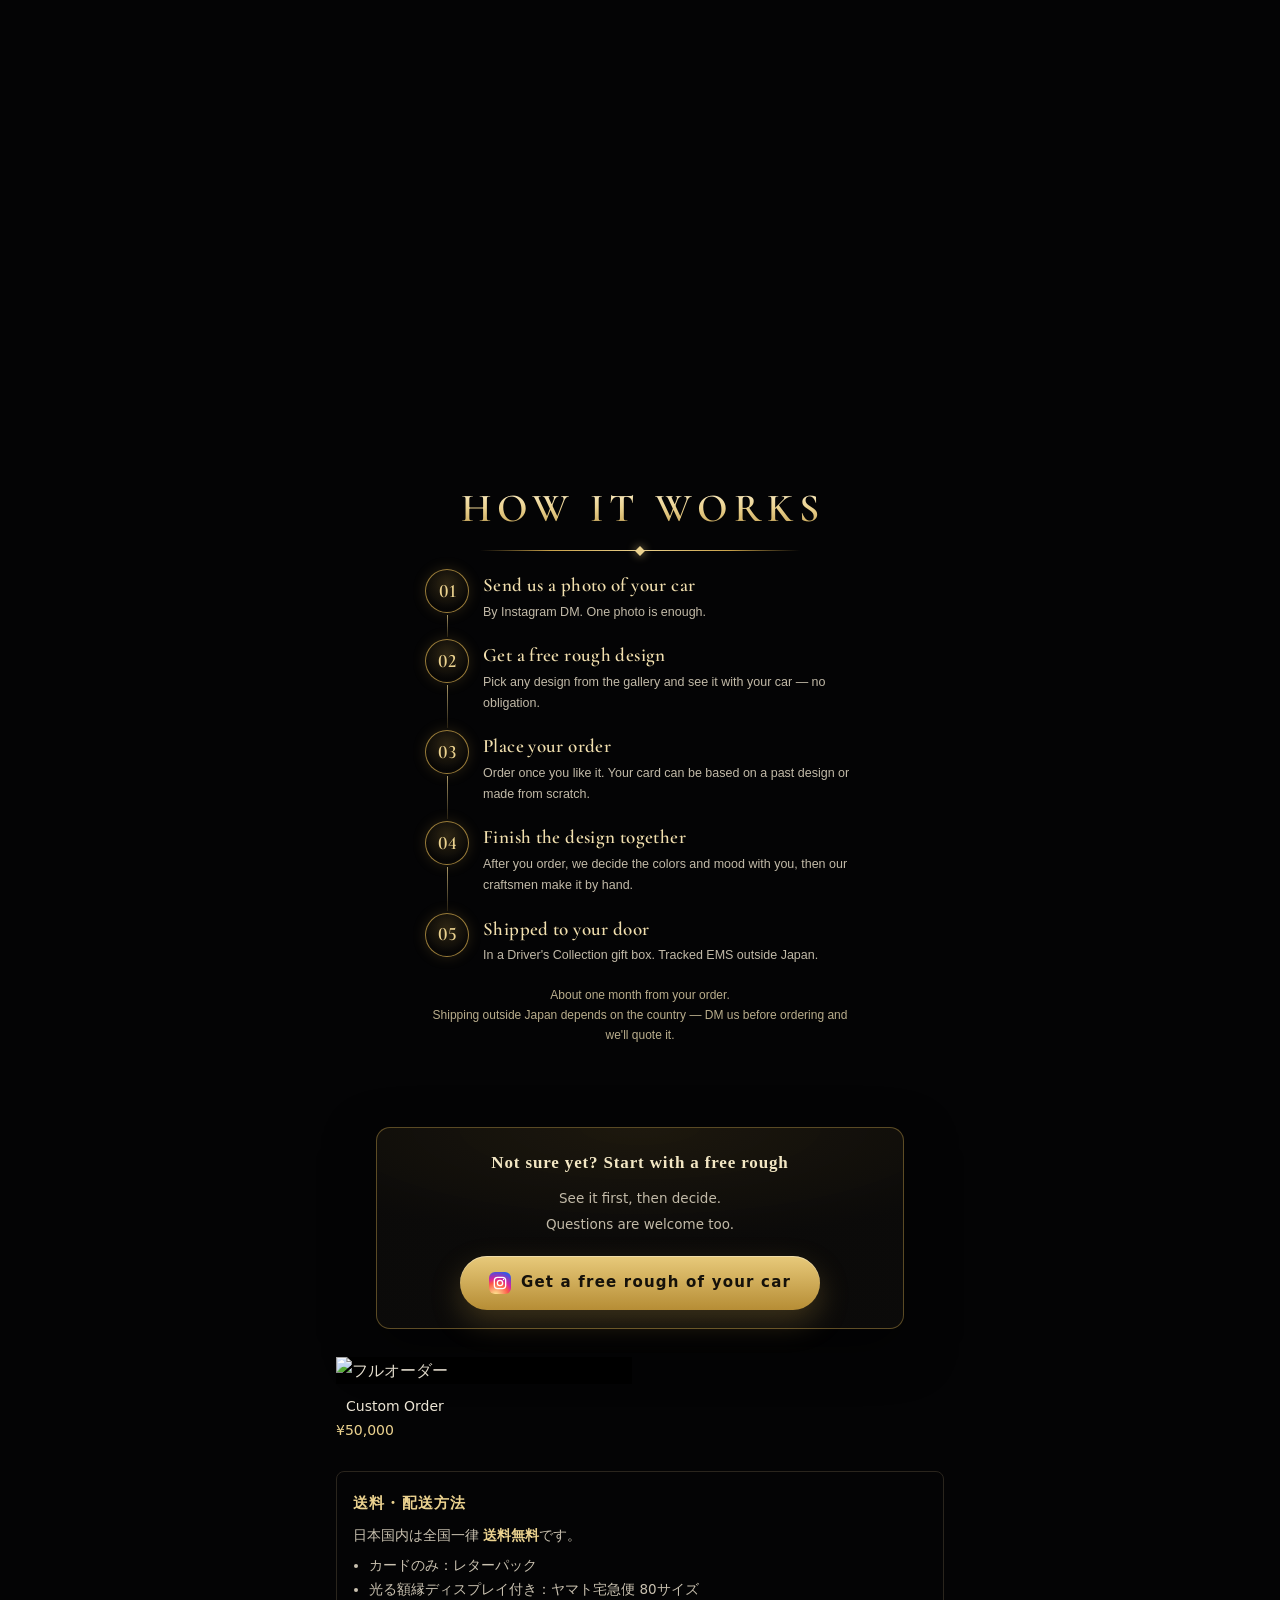
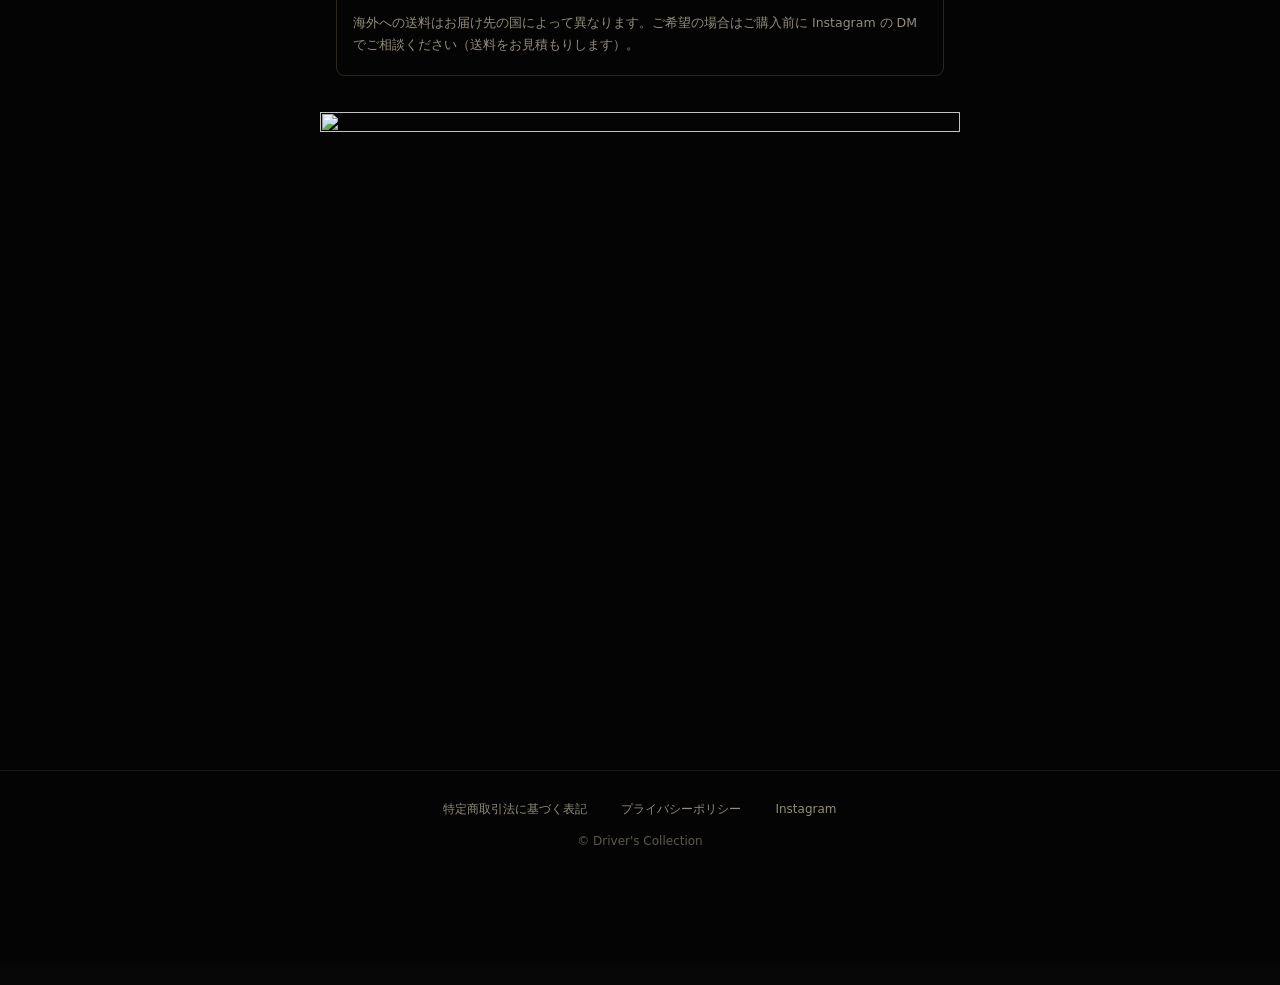
==== commit e235c1a9: "販売サイト：配送方法をディスプレイ選択に連動・海外送料は見積もり表記に・スマホ優先を明記 Co-Authored-By: Claude Opus 5.5 <noreply@anthropic.com>" ====
--- a/index.html
+++ b/index.html
@@ -39,6 +39,15 @@
       </a>
     </li>
   </ul>
+  <section class="dcShip">
+    <h3>送料・配送方法</h3>
+    <p>日本国内は全国一律 <b>送料無料</b>です。</p>
+    <ul>
+      <li>カードのみ：レターパック</li>
+      <li>光る額縁ディスプレイ付き：ヤマト宅急便 80サイズ</li>
+    </ul>
+    <p class="dcShip-note">海外への送料はお届け先の国によって異なります。ご希望の場合はご購入前に Instagram の DM でご相談ください（送料をお見積もりします）。</p>
+  </section>
 </div>
 
 <div class="dcStory">
--- a/shop.css
+++ b/shop.css
@@ -73,3 +73,12 @@
 #mainFooter ul{list-style:none;margin:0;padding:0;display:flex;flex-wrap:wrap;justify-content:center;gap:6px 18px}
 #mainFooter a{color:#958c7a;text-decoration:none}
 #mainFooter .copy{margin:12px 0 0;color:#5f584b}
+
+/* トップの送料・配送方法 */
+body#shopTopPage .dcShip{margin:28px 0 0;padding:18px 16px;border:1px solid #2a251d;border-radius:8px;font-size:13.5px;line-height:1.8;color:#c9c1b0}
+body#shopTopPage .dcShip h3{margin:0 0 6px;font-size:15px;color:#ebd28f;font-family:var(--sans);font-weight:700;letter-spacing:.08em}
+body#shopTopPage .dcShip p{margin:0}
+body#shopTopPage .dcShip b{color:#ebd28f}
+body#shopTopPage .dcShip ul{margin:6px 0 10px;padding-left:1.2em}
+body#shopTopPage .dcShip-note{font-size:12.5px;color:#958c7a}
+body#shopDetailPage #itemAttention .attention + .attention{margin-top:6px}
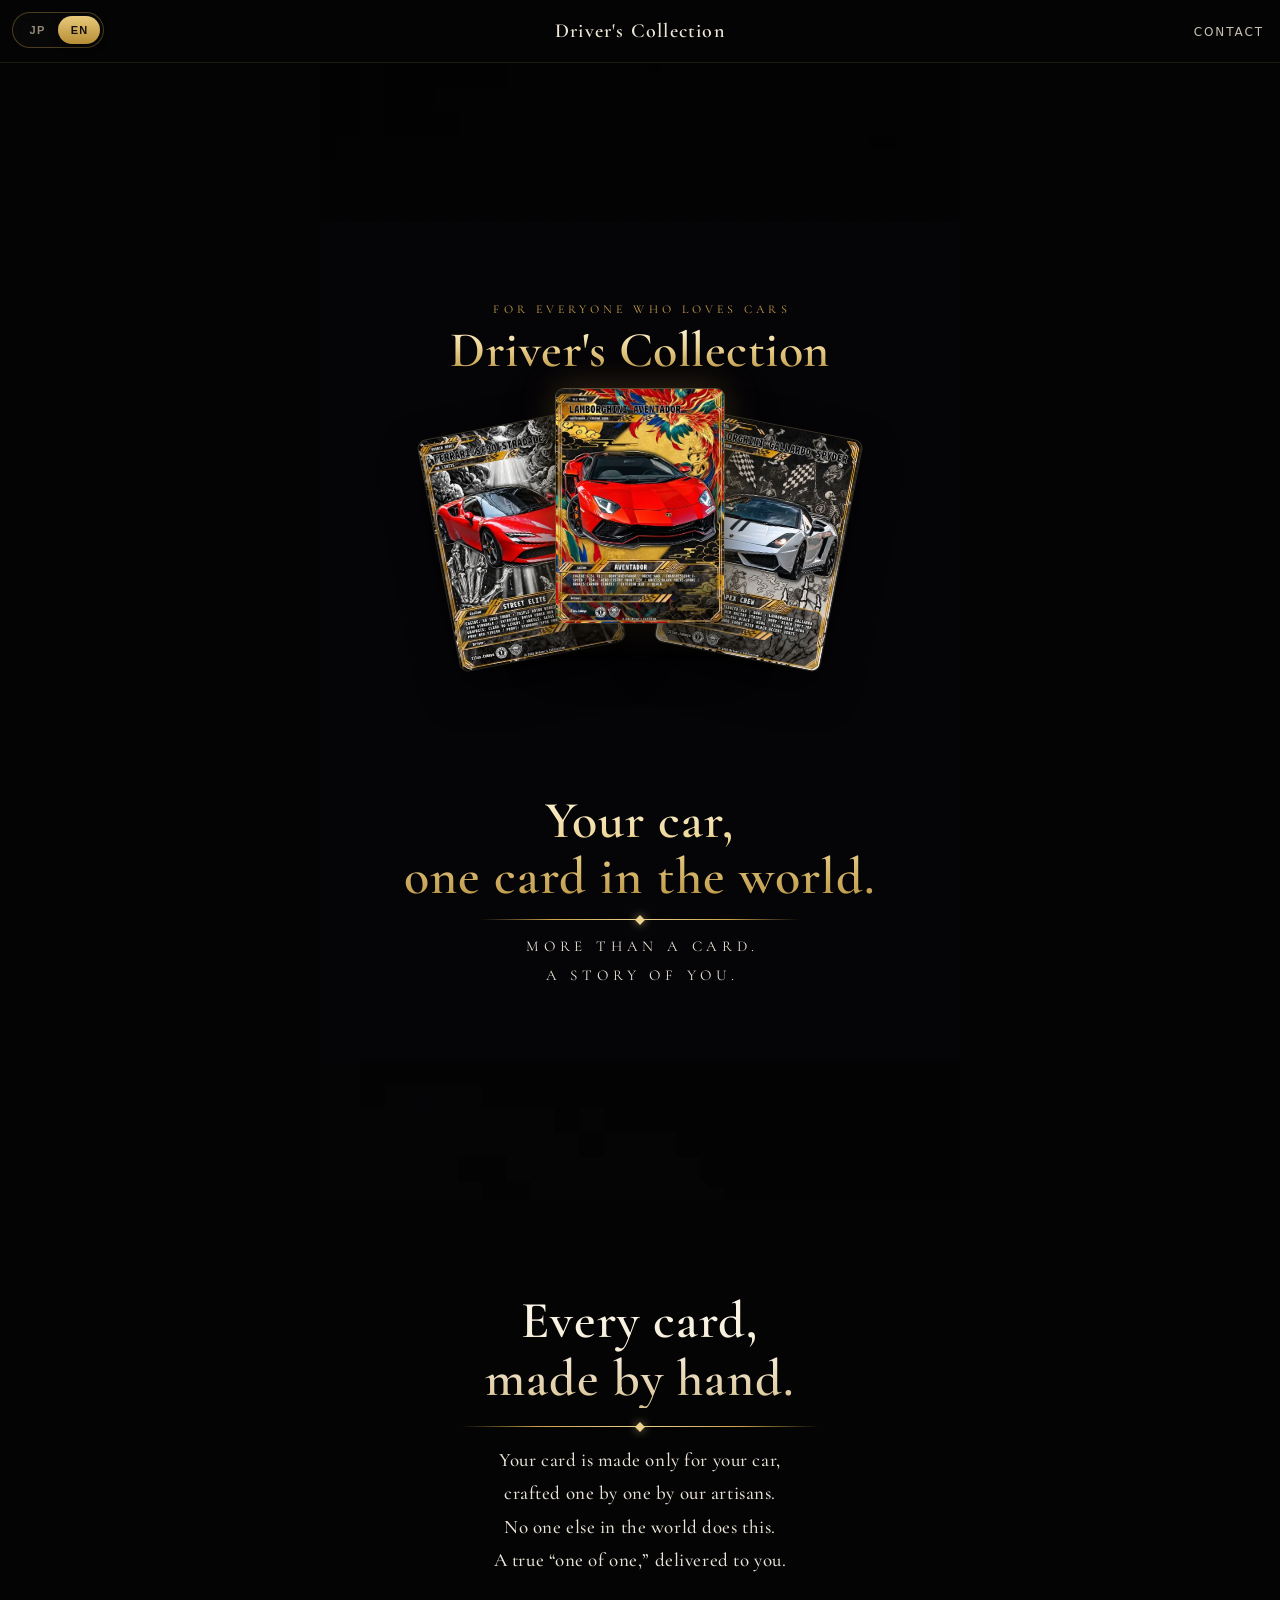
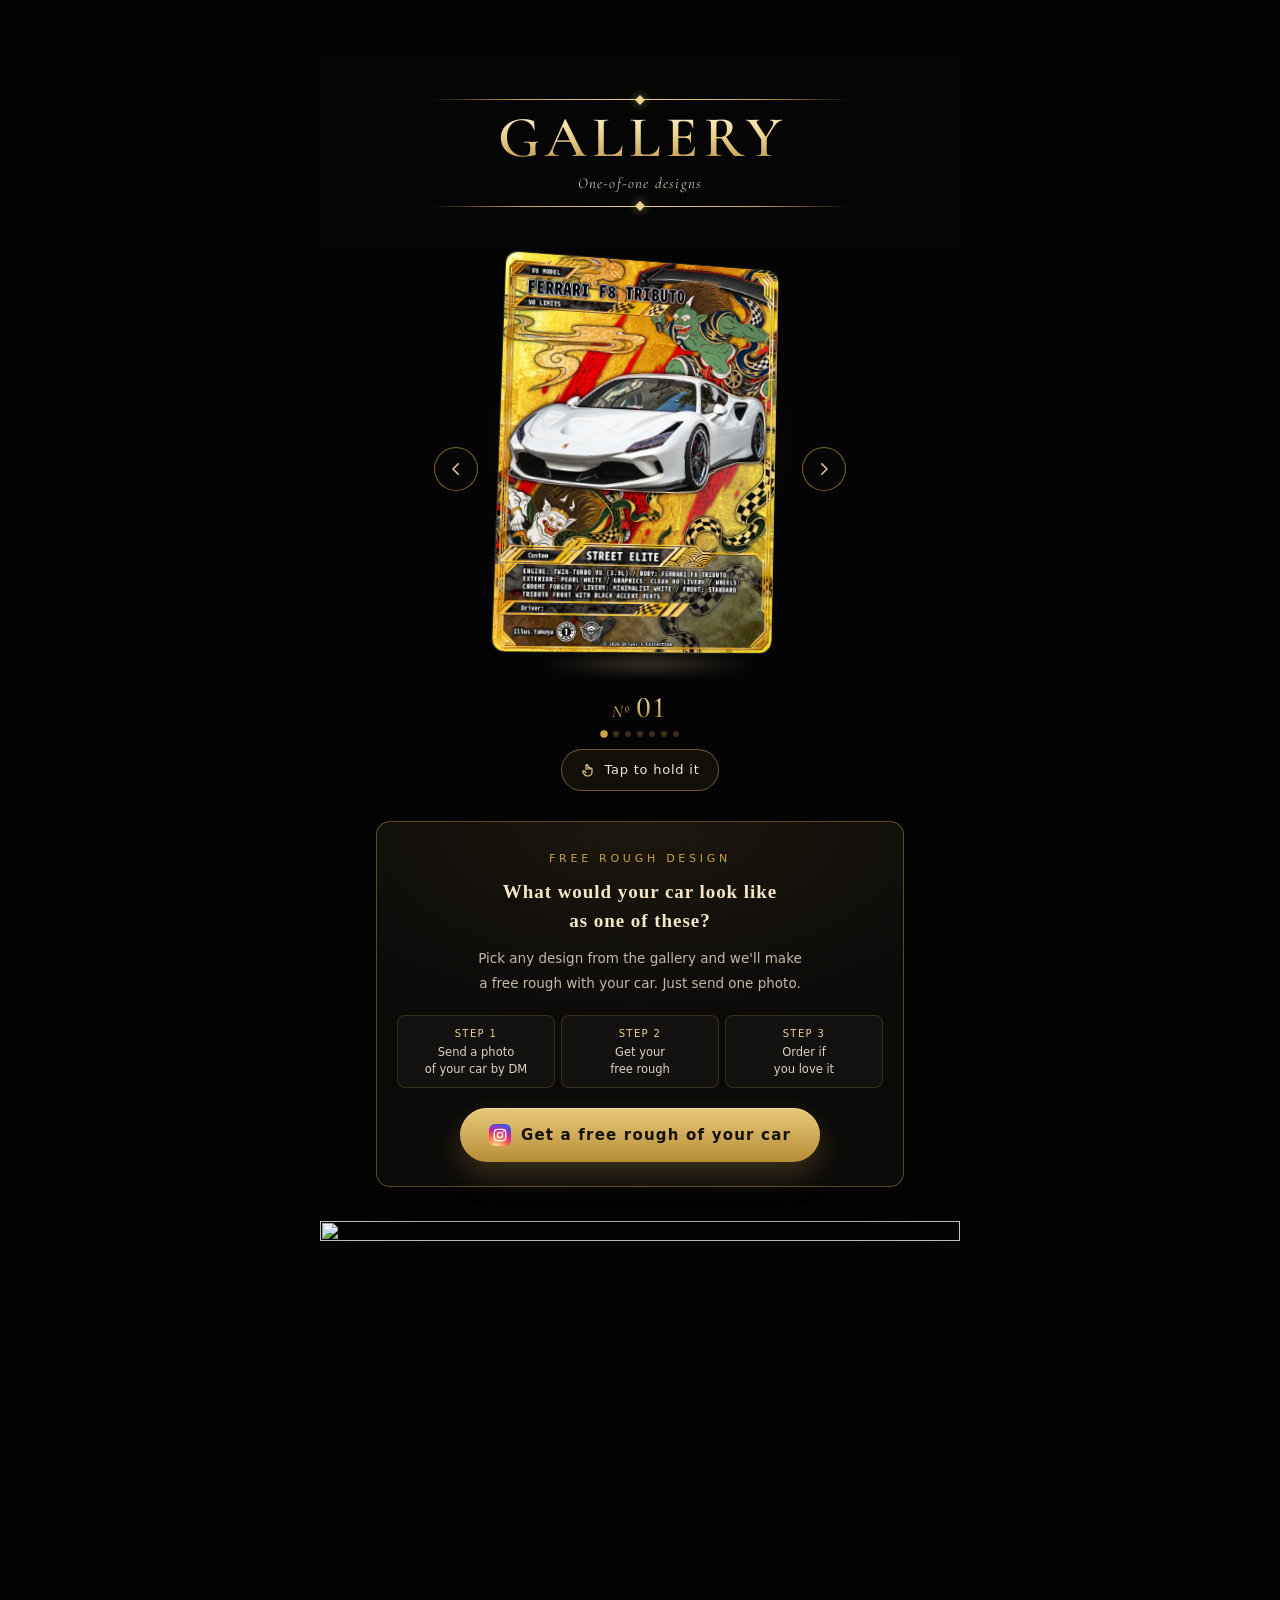
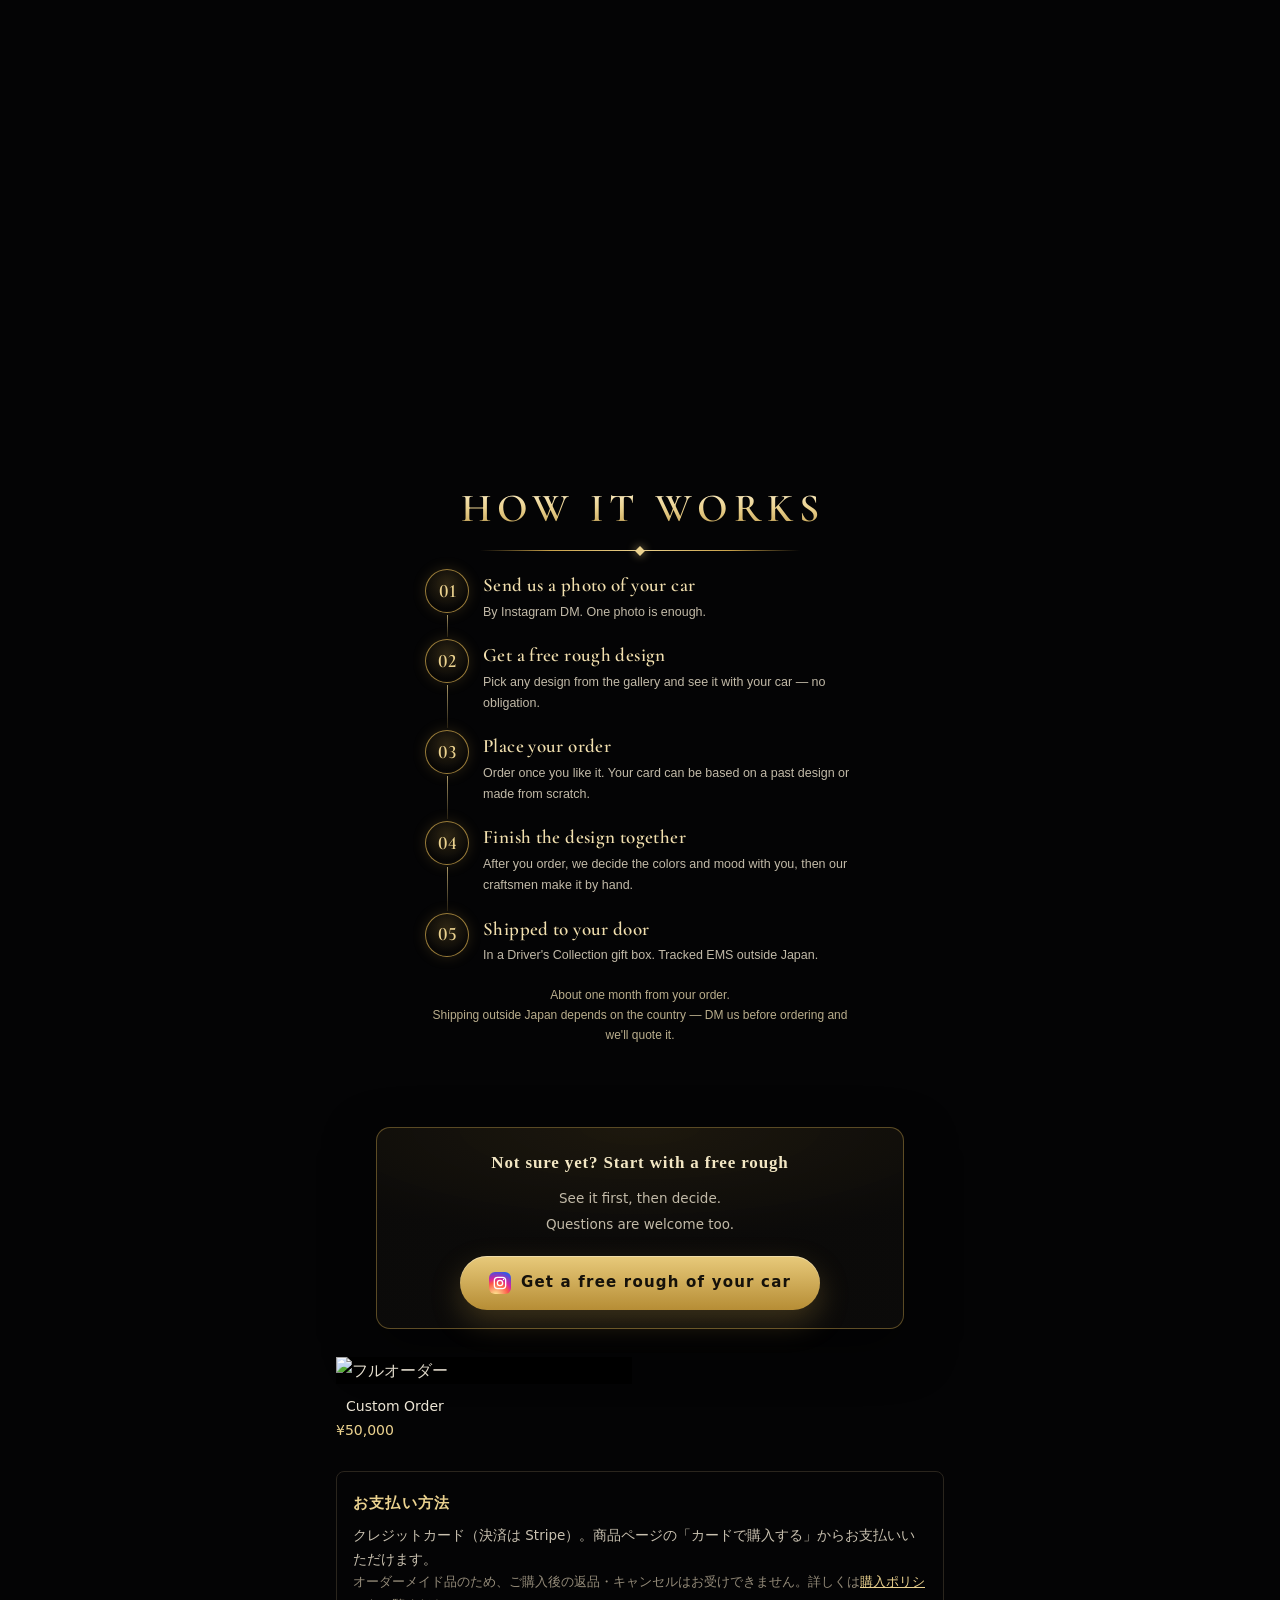
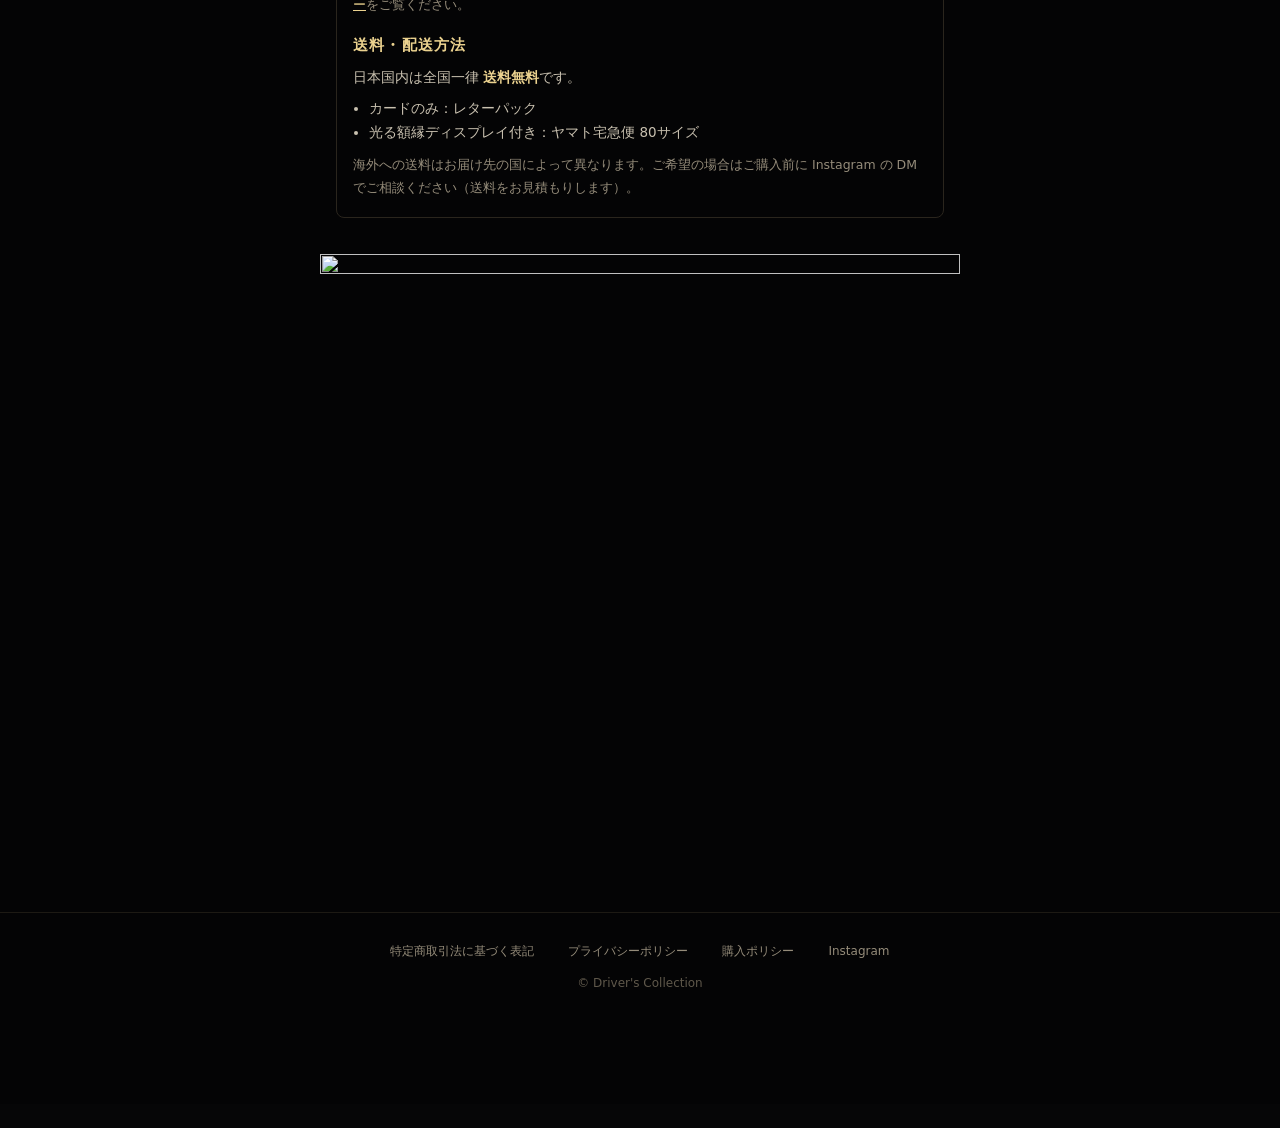
==== commit f9483675: "販売サイト：支払いをStripe(カード)に一本化・購入ポリシー(日英)新設・購入前の同意チェック Co-Authored-By: Claude Opus 5.5 <noreply@anthropic" ====
--- a/index.html
+++ b/index.html
@@ -40,7 +40,10 @@
     </li>
   </ul>
   <section class="dcShip">
-    <h3>送料・配送方法</h3>
+    <h3>お支払い方法</h3>
+    <p><span data-paymethods>クレジットカード</span>（決済は Stripe）。商品ページの「カードで購入する」からお支払いいただけます。</p>
+    <p class="dcShip-note">オーダーメイド品のため、ご購入後の返品・キャンセルはお受けできません。詳しくは<a href="policy.html">購入ポリシー</a>をご覧ください。</p>
+    <h3 style="margin-top:16px">送料・配送方法</h3>
     <p>日本国内は全国一律 <b>送料無料</b>です。</p>
     <ul>
       <li>カードのみ：レターパック</li>
@@ -58,6 +61,7 @@
   <ul>
     <li><a href="law.html">特定商取引法に基づく表記</a></li>
     <li><a href="privacy.html">プライバシーポリシー</a></li>
+    <li><a href="policy.html">購入ポリシー</a></li>
     <li><a href="https://www.instagram.com/drivers_collection_/">Instagram</a></li>
   </ul>
   <p class="copy">© Driver's Collection</p>
@@ -66,6 +70,8 @@
 <script src="shop-config.js"></script>
 <script>
 document.querySelectorAll('[data-dm]').forEach(function (a) { if (window.DC_SHOP) a.href = DC_SHOP.igDm; });
+var P = (window.DC_SHOP && DC_SHOP.payMethods) || [];
+if (P.length) document.querySelectorAll('[data-paymethods]').forEach(function (e) { e.textContent = P.map(function (m) { return m.ja; }).join('・'); });
 </script>
 <script src="dc3d.js" defer></script>
 </body>
--- a/shop.css
+++ b/shop.css
@@ -82,3 +82,10 @@
 body#shopTopPage .dcShip ul{margin:6px 0 10px;padding-left:1.2em}
 body#shopTopPage .dcShip-note{font-size:12.5px;color:#958c7a}
 body#shopDetailPage #itemAttention .attention + .attention{margin-top:6px}
+
+/* 購入ポリシーへの同意（商品ページ） */
+body#shopDetailPage #purchase_form label.dcAgree{display:flex !important;gap:10px;align-items:flex-start;margin:22px 0 0 !important;padding:12px 14px;border:1px solid #3a3226;border-radius:8px;font-size:13px !important;letter-spacing:.02em !important;line-height:1.7 !important;color:#d8d0bf !important;cursor:pointer}
+body#shopDetailPage #purchase_form label.dcAgree input{flex:none;width:20px;height:20px;margin:2px 0 0;accent-color:#c9a24a}
+body#shopDetailPage #purchase_form label.dcAgree a{color:#ebd28f}
+body#shopDetailPage #purchase_form label.dcAgree--need{border-color:#e07a6a}
+body#shopDetailPage #purchase_form .purchaseButton .purchaseButton__btn--disabled{cursor:not-allowed}
